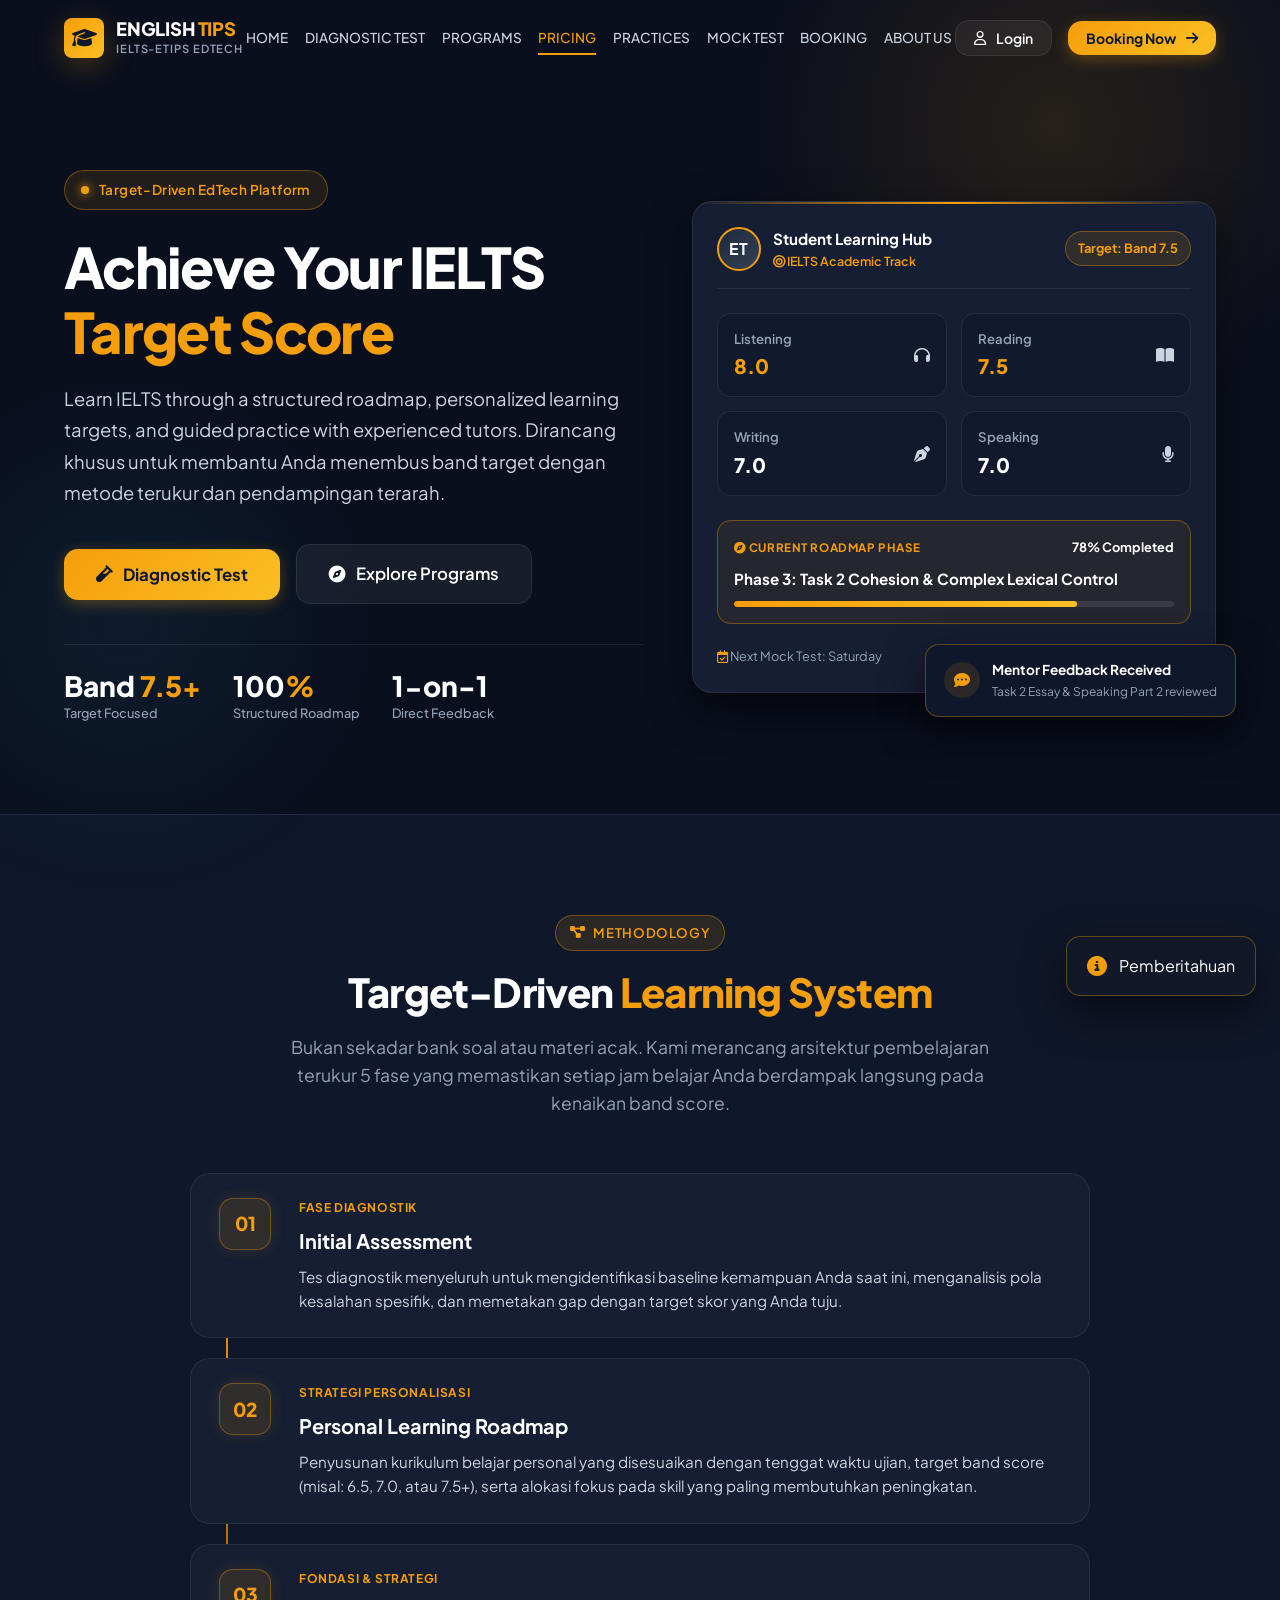
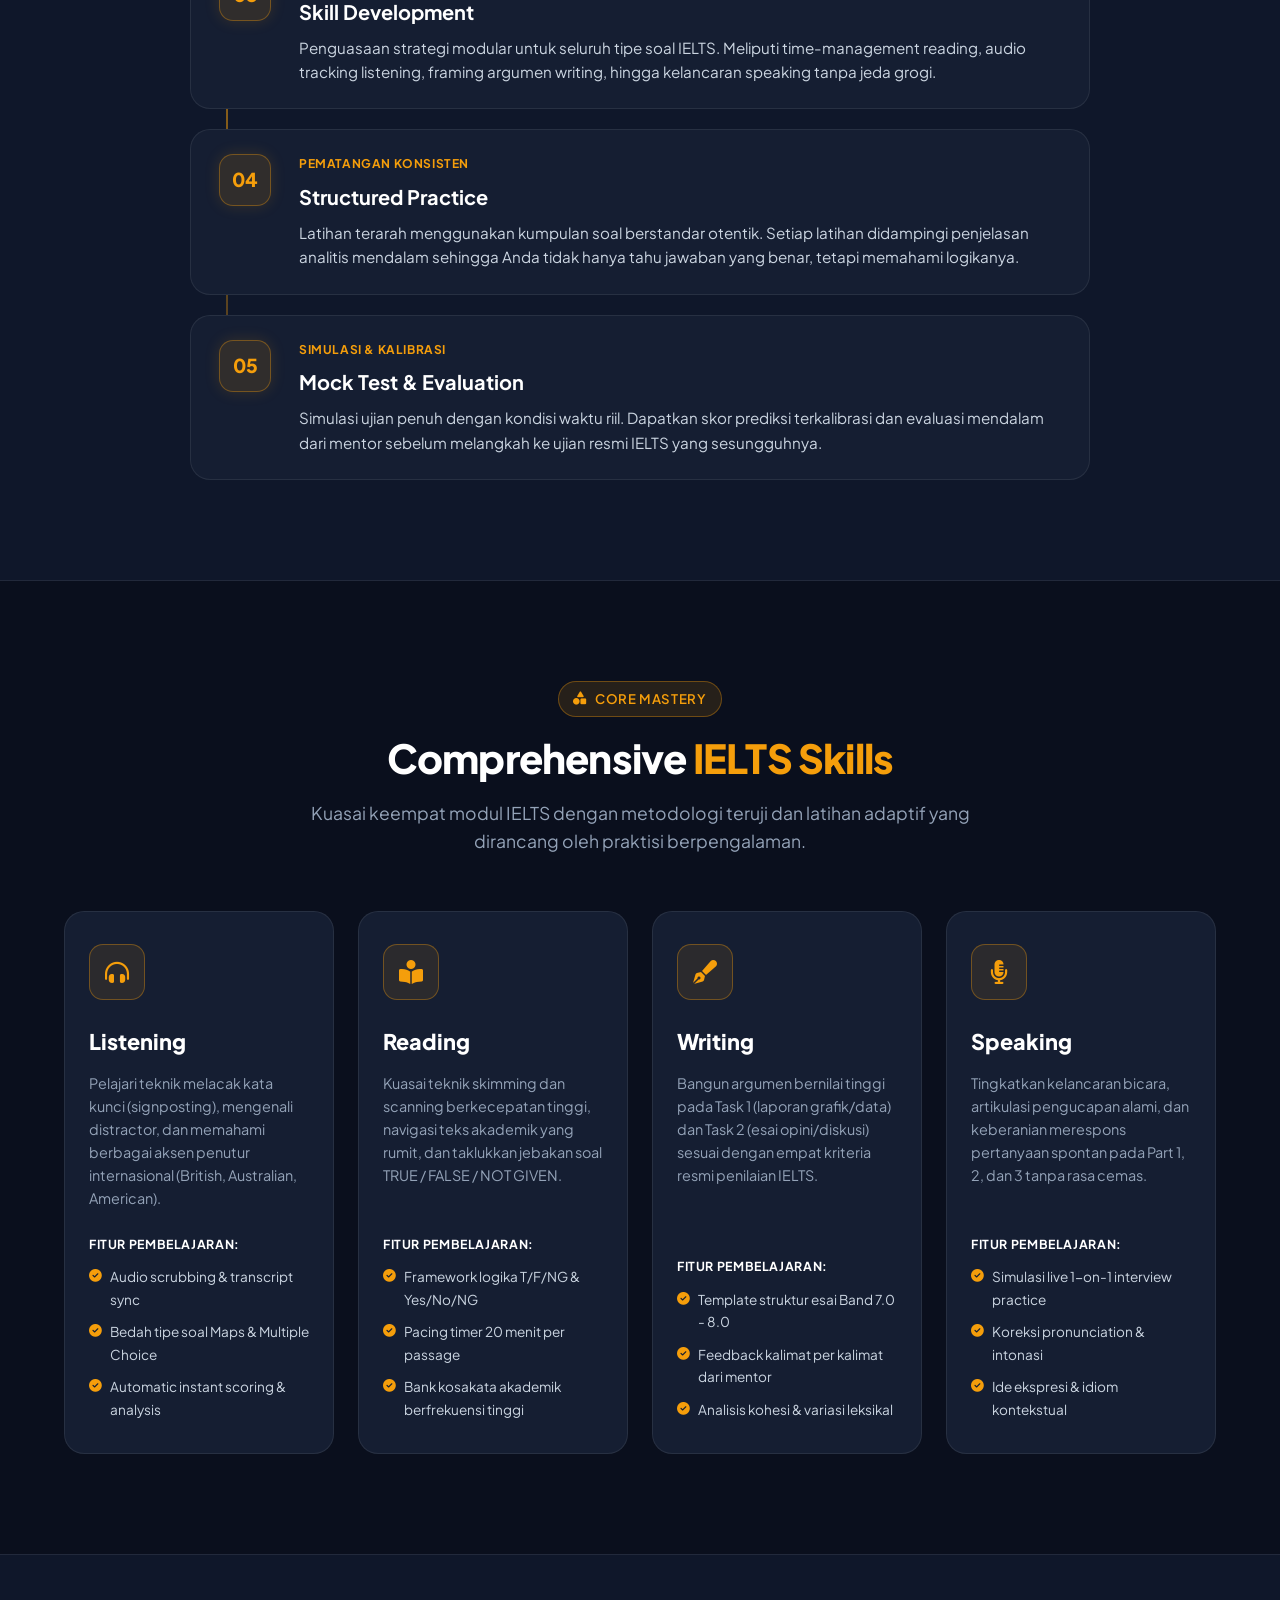
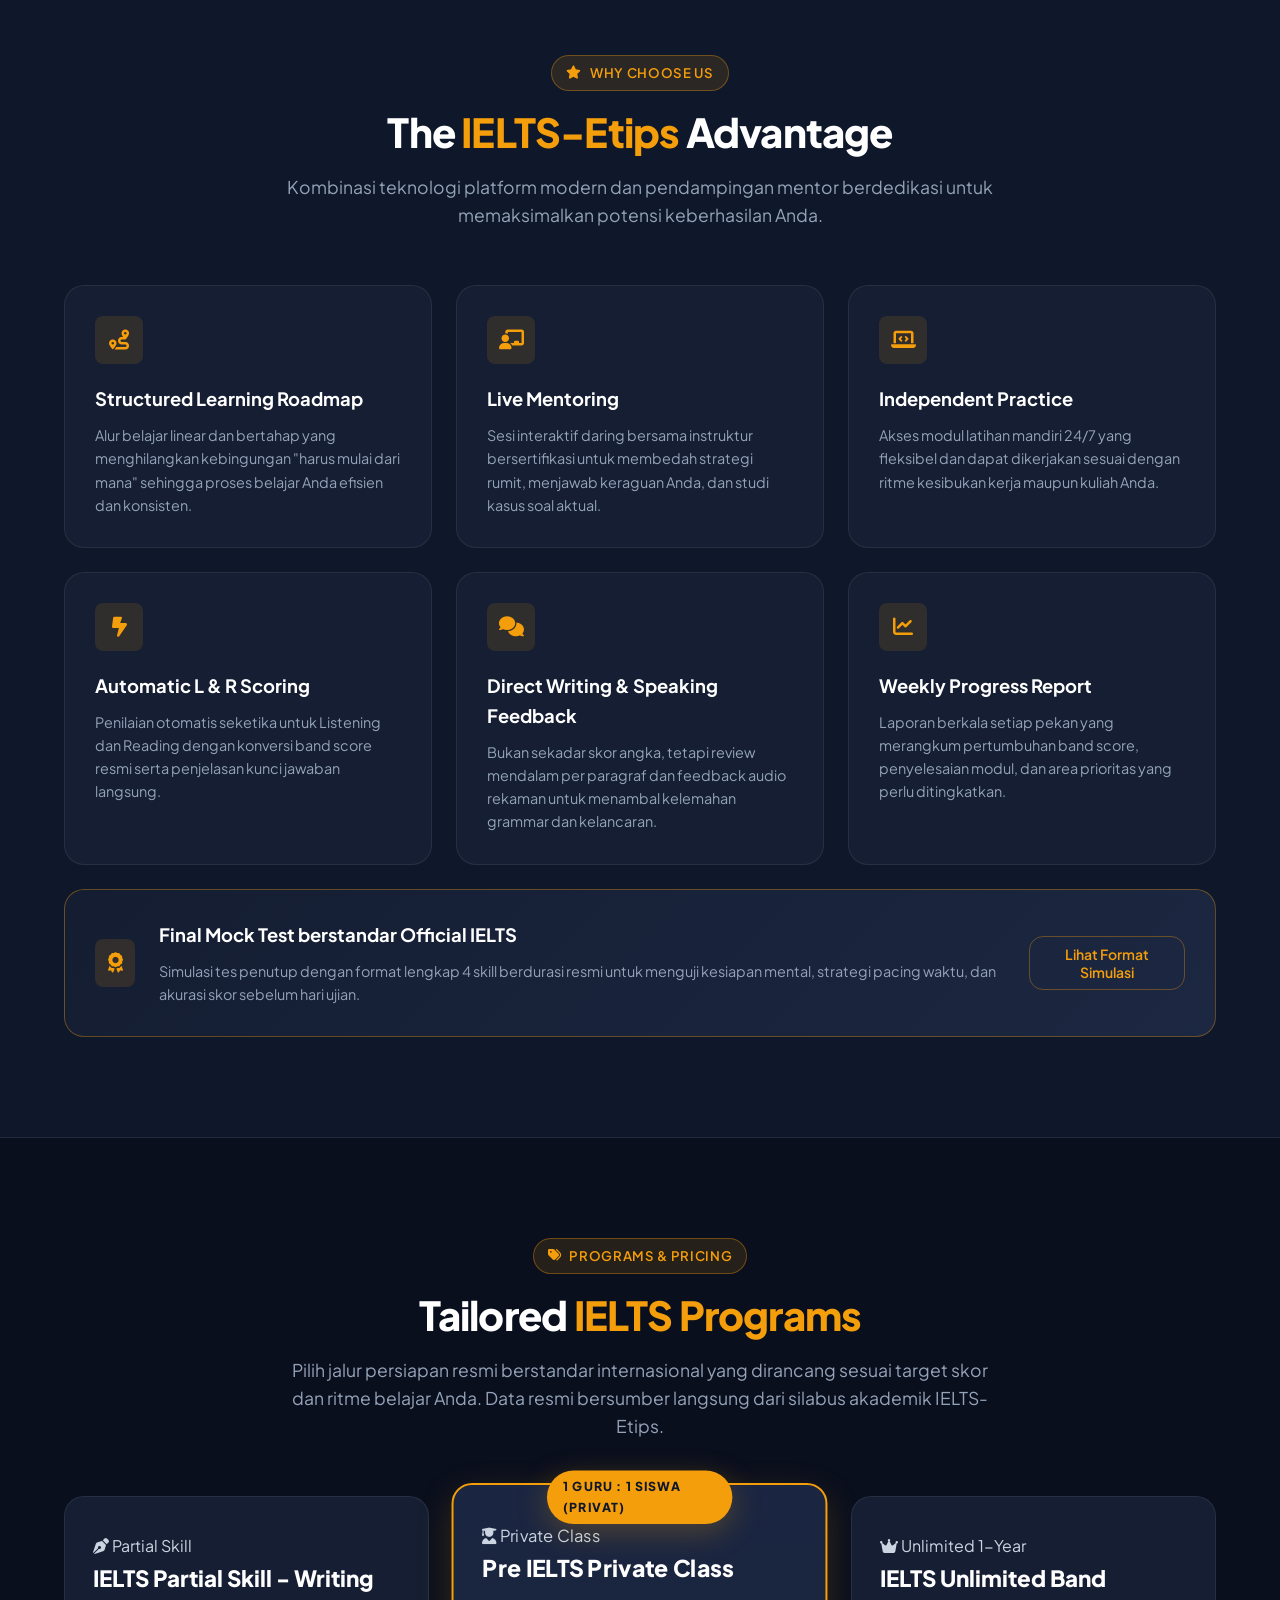
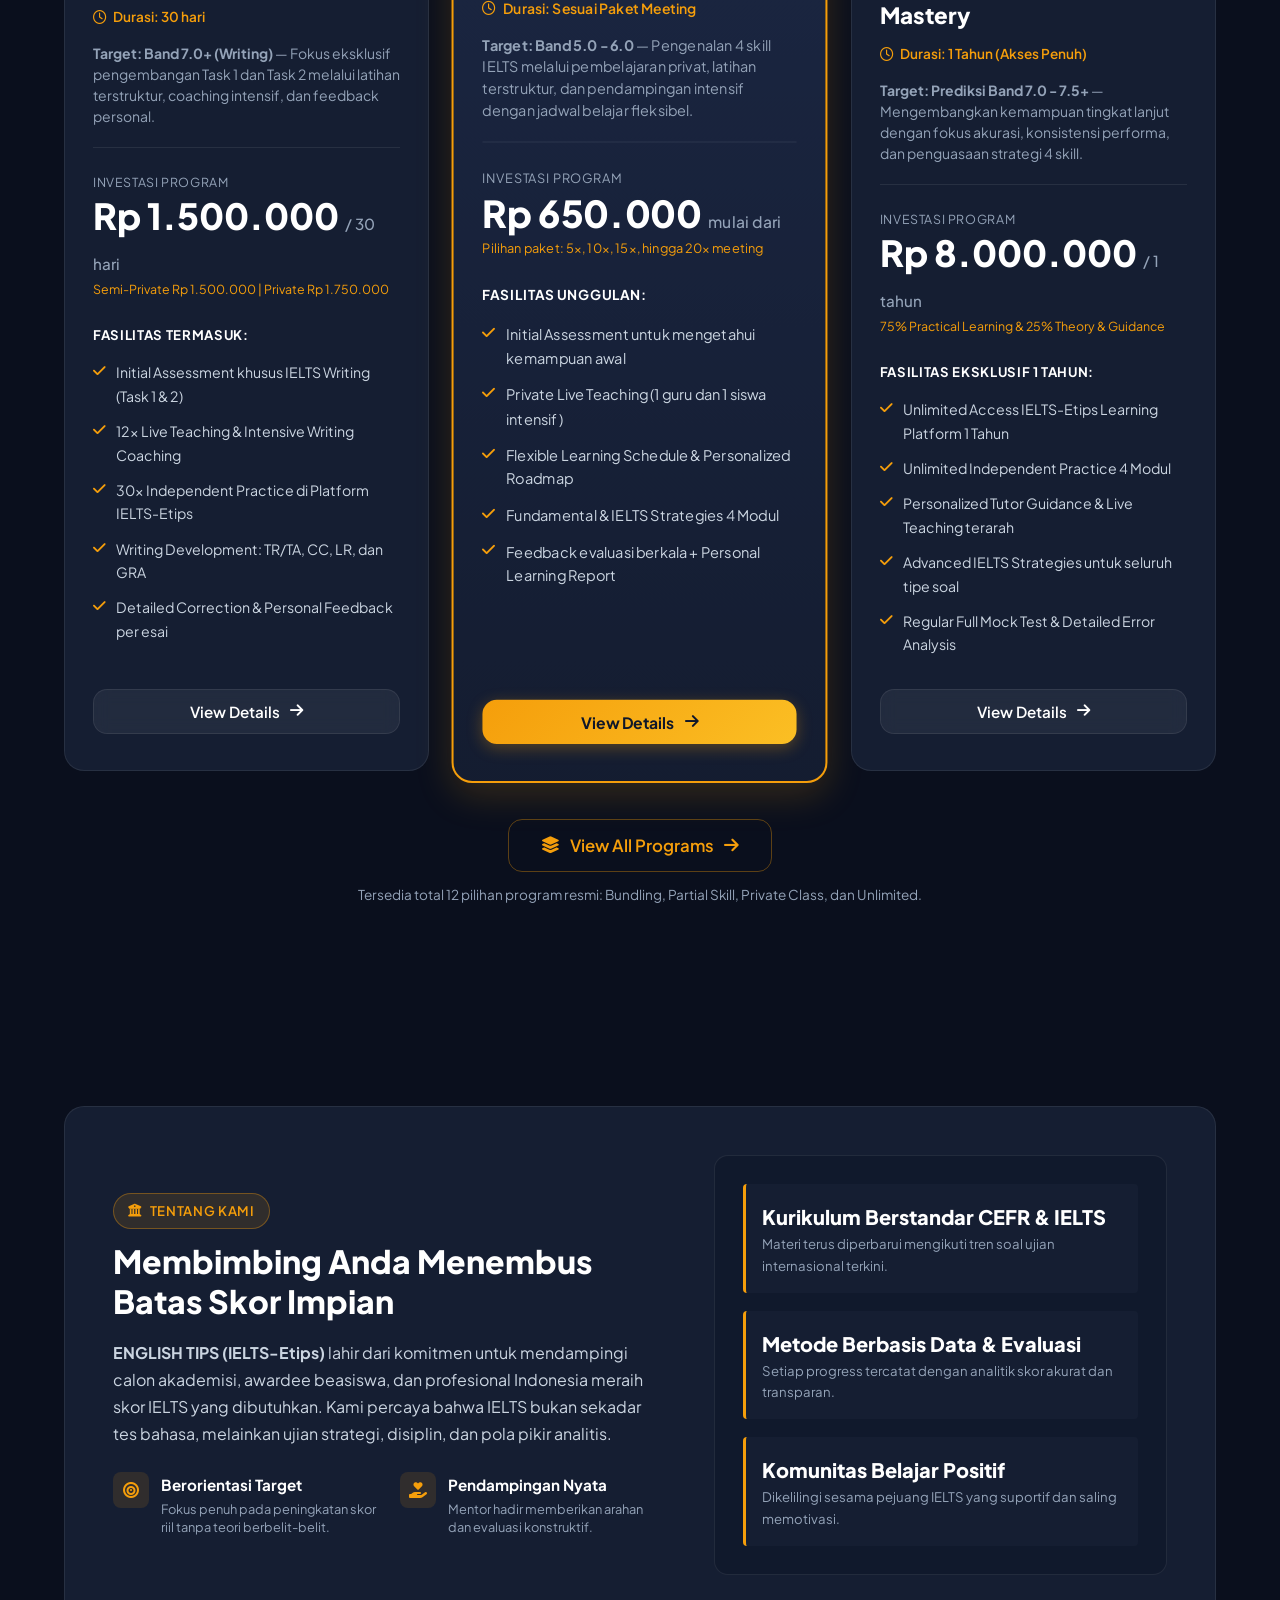
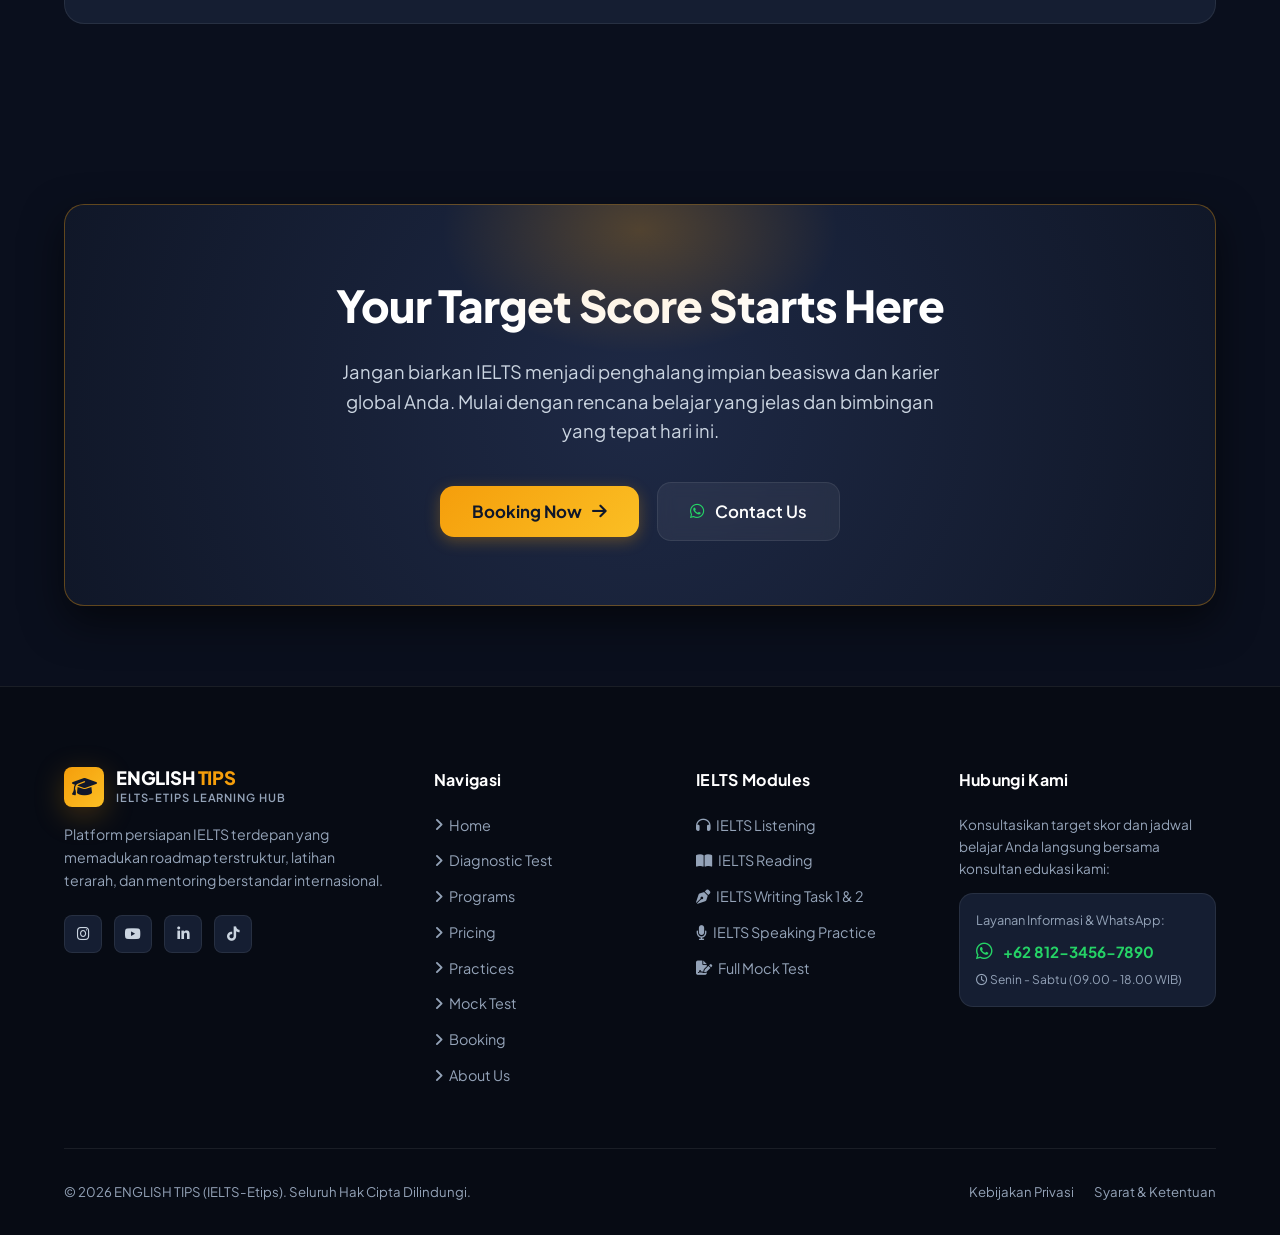
==== index.html @ 4bba599d "Initial backup IELTS-Etips" ====
<!DOCTYPE html>
<html lang="id">
<head>
  <meta charset="UTF-8">
  <meta name="viewport" content="width=device-width, initial-scale=1.0">
  <title>IELTS-Etips | Premium IELTS Preparation Platform</title>
  <meta name="description" content="Platform persiapan IELTS terstruktur dengan roadmap personal, live mentoring, dan latihan berstandar internasional.">

  <!-- Google Fonts: Plus Jakarta Sans -->
  <link rel="preconnect" href="https://fonts.googleapis.com">
  <link rel="preconnect" href="https://fonts.gstatic.com" crossorigin>
  <link href="https://fonts.googleapis.com/css2?family=Plus+Jakarta+Sans:wght@400;500;600;700;800&display=swap" rel="stylesheet">

  <!-- Font Awesome 6 Icons (Free CDN) -->
  <link rel="stylesheet" href="https://cdnjs.cloudflare.com/ajax/libs/font-awesome/6.5.1/css/all.min.css">

  <!-- Main Stylesheet -->
  <link rel="stylesheet" href="css/style.css">
</head>
<body>

  <!-- ==========================================
       1. NAVBAR
       ========================================== -->
  <header class="navbar" id="navbar">
    <div class="container nav-container">
      
      <!-- Brand Logo -->
      <a href="#home" class="brand-logo" aria-label="ENGLISH TIPS IELTS-Etips Home">
        <div class="logo-badge">
          <i class="fa-solid fa-graduation-cap"></i>
        </div>
        <div class="logo-text-wrap">
          <span class="logo-title">ENGLISH <span>TIPS</span></span>
          <span class="logo-subtitle">IELTS-Etips EdTech</span>
        </div>
      </a>

      <!-- Desktop Navigation Menu -->
      <nav class="nav-menu" id="navMenu">
        <a href="#home" class="nav-link active">HOME</a>
        <a href="#diagnostic-test" class="nav-link" id="navDiagnostic">DIAGNOSTIC TEST</a>
        <a href="#programs" class="nav-link">PROGRAMS</a>
        <a href="#pricing" class="nav-link">PRICING</a>
        <a href="practice-library.html" class="nav-link">PRACTICES</a>
        <a href="#mock-test" class="nav-link">MOCK TEST</a>
        <a href="#booking" class="nav-link">BOOKING</a>
        <a href="#about" class="nav-link">ABOUT US</a>

        <!-- Mobile Drawer Action Buttons (Visible only on mobile screen) -->
        <div class="mobile-menu-actions">
          <button class="btn btn-secondary btn-sm open-login-btn">
            <i class="fa-regular fa-user"></i> Login
          </button>
          <button class="btn btn-primary btn-sm open-booking-btn">
            Booking Now <i class="fa-solid fa-arrow-right"></i>
          </button>
        </div>
      </nav>

      <!-- Navbar Desktop Actions -->
      <div class="nav-actions">
        <button class="btn btn-secondary btn-sm open-login-btn">
          <i class="fa-regular fa-user"></i> Login
        </button>
        <button class="btn btn-primary btn-sm open-booking-btn">
          Booking Now <i class="fa-solid fa-arrow-right"></i>
        </button>
      </div>

      <!-- Hamburger Button (Mobile - CSS Native, 100% Offline Resilient) -->
      <button class="hamburger-btn" id="mobileToggle" aria-label="Toggle navigation menu" aria-expanded="false">
        <span class="hamburger-icon">
          <span></span>
          <span></span>
          <span></span>
        </span>
      </button>

    </div>
  </header>

  <main>
    <!-- ==========================================
         2. HERO SECTION
         ========================================== -->
    <section class="hero" id="home">
      <div class="container hero-grid">
        
        <!-- Left: Text Content -->
        <div class="hero-content">
          <div class="hero-badge">
            <span class="badge-dot"></span>
            <span class="hero-badge-text">Target-Driven EdTech Platform</span>
          </div>

          <h1 class="hero-title">
            Achieve Your IELTS <span class="highlight-yellow">Target Score</span>
          </h1>

          <p class="hero-description">
            Learn IELTS through a structured roadmap, personalized learning targets, and guided practice with experienced tutors. Dirancang khusus untuk membantu Anda menembus band target dengan metode terukur dan pendampingan terarah.
          </p>

          <div class="hero-buttons">
            <button class="btn btn-primary btn-lg" id="heroDiagnosticBtn">
              <i class="fa-solid fa-vial"></i> Diagnostic Test
            </button>
            <a href="#programs" class="btn btn-secondary btn-lg" id="heroProgramsBtn">
              <i class="fa-solid fa-compass"></i> Explore Programs
            </a>
          </div>

          <div class="hero-stats">
            <div class="stat-item">
              <div class="stat-number">Band <span>7.5+</span></div>
              <div class="stat-label">Target Focused</div>
            </div>
            <div class="stat-item">
              <div class="stat-number">100<span>%</span></div>
              <div class="stat-label">Structured Roadmap</div>
            </div>
            <div class="stat-item">
              <div class="stat-number">1-on-1</div>
              <div class="stat-label">Direct Feedback</div>
            </div>
          </div>
        </div>

        <!-- Right: Modern EdTech Dashboard Mockup -->
        <div class="hero-visual">
          <div class="dashboard-card-wrap">
            <div class="dashboard-card">
              
              <!-- Dashboard Header -->
              <div class="dashboard-header">
                <div class="student-info">
                  <div class="student-avatar">ET</div>
                  <div class="student-details">
                    <h4>Student Learning Hub</h4>
                    <p><i class="fa-solid fa-bullseye"></i> IELTS Academic Track</p>
                  </div>
                </div>
                <div class="target-badge">
                  Target: Band 7.5
                </div>
              </div>

              <!-- Skills Score Overview -->
              <div class="score-overview">
                <div class="score-box">
                  <div>
                    <div class="score-box-title">Listening</div>
                    <div class="score-box-val target-hit">8.0</div>
                  </div>
                  <i class="fa-solid fa-headphones text-muted"></i>
                </div>
                <div class="score-box">
                  <div>
                    <div class="score-box-title">Reading</div>
                    <div class="score-box-val target-hit">7.5</div>
                  </div>
                  <i class="fa-solid fa-book-open text-muted"></i>
                </div>
                <div class="score-box">
                  <div>
                    <div class="score-box-title">Writing</div>
                    <div class="score-box-val">7.0</div>
                  </div>
                  <i class="fa-solid fa-pen-nib text-muted"></i>
                </div>
                <div class="score-box">
                  <div>
                    <div class="score-box-title">Speaking</div>
                    <div class="score-box-val">7.0</div>
                  </div>
                  <i class="fa-solid fa-microphone text-muted"></i>
                </div>
              </div>

              <!-- Active Task Roadmap Card -->
              <div class="current-task-card">
                <div class="task-top">
                  <span class="task-tag"><i class="fa-solid fa-compass"></i> Current Roadmap Phase</span>
                  <span class="task-progress-pct">78% Completed</span>
                </div>
                <div class="task-name">Phase 3: Task 2 Cohesion & Complex Lexical Control</div>
                <div class="progress-bar-bg">
                  <div class="progress-bar-fill" style="width: 78%;"></div>
                </div>
              </div>

              <!-- Diagnostic Evaluation Info -->
              <div style="display: flex; justify-content: space-between; align-items: center; font-size: 0.8rem; color: var(--text-muted); padding-top: 4px;">
                <span><i class="fa-regular fa-calendar-check" style="color: var(--accent-primary);"></i> Next Mock Test: Saturday</span>
                <span style="color: var(--accent-primary); font-weight: 600;"><i class="fa-solid fa-arrow-trend-up"></i> +0.5 Band Up</span>
              </div>

            </div>

            <!-- Floating Feedback Badge -->
            <div class="floating-feedback-card">
              <div class="feedback-icon">
                <i class="fa-solid fa-comment-dots"></i>
              </div>
              <div class="feedback-text">
                <h5>Mentor Feedback Received</h5>
                <p>Task 2 Essay & Speaking Part 2 reviewed</p>
              </div>
            </div>

          </div>
        </div>

      </div>
    </section>

    <!-- Anchor for Diagnostic Test navigation -->
    <div id="diagnostic-test"></div>

    <!-- ==========================================
         3. LEARNING SYSTEM SECTION
         ========================================== -->
    <section class="section learning-system" id="learning-system">
      <div class="container">
        
        <div class="section-header">
          <div class="section-tag">
            <i class="fa-solid fa-diagram-project"></i> Methodology
          </div>
          <h2 class="section-title">
            Target-Driven <span class="highlight-yellow">Learning System</span>
          </h2>
          <p class="section-subtitle">
            Bukan sekadar bank soal atau materi acak. Kami merancang arsitektur pembelajaran terukur 5 fase yang memastikan setiap jam belajar Anda berdampak langsung pada kenaikan band score.
          </p>
        </div>

        <div class="roadmap-timeline">
          
          <!-- Step 1 -->
          <div class="roadmap-step">
            <div class="step-indicator">01</div>
            <div class="step-content">
              <div class="step-badge">Fase Diagnostik</div>
              <h3 class="step-title">Initial Assessment</h3>
              <p class="step-desc">
                Tes diagnostik menyeluruh untuk mengidentifikasi baseline kemampuan Anda saat ini, menganalisis pola kesalahan spesifik, dan memetakan gap dengan target skor yang Anda tuju.
              </p>
            </div>
          </div>

          <!-- Step 2 -->
          <div class="roadmap-step">
            <div class="step-indicator">02</div>
            <div class="step-content">
              <div class="step-badge">Strategi Personalisasi</div>
              <h3 class="step-title">Personal Learning Roadmap</h3>
              <p class="step-desc">
                Penyusunan kurikulum belajar personal yang disesuaikan dengan tenggat waktu ujian, target band score (misal: 6.5, 7.0, atau 7.5+), serta alokasi fokus pada skill yang paling membutuhkan peningkatan.
              </p>
            </div>
          </div>

          <!-- Step 3 -->
          <div class="roadmap-step">
            <div class="step-indicator">03</div>
            <div class="step-content">
              <div class="step-badge">Fondasi & Strategi</div>
              <h3 class="step-title">Skill Development</h3>
              <p class="step-desc">
                Penguasaan strategi modular untuk seluruh tipe soal IELTS. Meliputi time-management reading, audio tracking listening, framing argumen writing, hingga kelancaran speaking tanpa jeda grogi.
              </p>
            </div>
          </div>

          <!-- Step 4 -->
          <div class="roadmap-step">
            <div class="step-indicator">04</div>
            <div class="step-content">
              <div class="step-badge">Pematangan Konsisten</div>
              <h3 class="step-title">Structured Practice</h3>
              <p class="step-desc">
                Latihan terarah menggunakan kumpulan soal berstandar otentik. Setiap latihan didampingi penjelasan analitis mendalam sehingga Anda tidak hanya tahu jawaban yang benar, tetapi memahami logikanya.
              </p>
            </div>
          </div>

          <!-- Step 5 -->
          <div class="roadmap-step">
            <div class="step-indicator">05</div>
            <div class="step-content">
              <div class="step-badge">Simulasi & Kalibrasi</div>
              <h3 class="step-title">Mock Test & Evaluation</h3>
              <p class="step-desc">
                Simulasi ujian penuh dengan kondisi waktu riil. Dapatkan skor prediksi terkalibrasi dan evaluasi mendalam dari mentor sebelum melangkah ke ujian resmi IELTS yang sesungguhnya.
              </p>
            </div>
          </div>

        </div>

      </div>
    </section>

    <!-- Anchor for Practices navigation -->
    <div id="practices"></div>

    <!-- ==========================================
         4. IELTS SKILLS SECTION
         ========================================== -->
    <section class="section" id="skills">
      <div class="container">
        
        <div class="section-header">
          <div class="section-tag">
            <i class="fa-solid fa-shapes"></i> Core Mastery
          </div>
          <h2 class="section-title">
            Comprehensive <span class="highlight-yellow">IELTS Skills</span>
          </h2>
          <p class="section-subtitle">
            Kuasai keempat modul IELTS dengan metodologi teruji dan latihan adaptif yang dirancang oleh praktisi berpengalaman.
          </p>
        </div>

        <div class="skills-grid">
          
          <!-- Skill: Listening -->
          <div class="skill-card">
            <div class="skill-icon-wrap">
              <i class="fa-solid fa-headphones-simple"></i>
            </div>
            <h3 class="skill-name">Listening</h3>
            <p class="skill-desc">
              Pelajari teknik melacak kata kunci (signposting), mengenali distractor, dan memahami berbagai aksen penutur internasional (British, Australian, American).
            </p>
            <div class="skill-features-title">Fitur Pembelajaran:</div>
            <div class="skill-features-list">
              <div class="skill-feature-item">
                <i class="fa-solid fa-circle-check"></i>
                <span>Audio scrubbing & transcript sync</span>
              </div>
              <div class="skill-feature-item">
                <i class="fa-solid fa-circle-check"></i>
                <span>Bedah tipe soal Maps & Multiple Choice</span>
              </div>
              <div class="skill-feature-item">
                <i class="fa-solid fa-circle-check"></i>
                <span>Automatic instant scoring & analysis</span>
              </div>
            </div>
          </div>

          <!-- Skill: Reading -->
          <div class="skill-card">
            <div class="skill-icon-wrap">
              <i class="fa-solid fa-book-open-reader"></i>
            </div>
            <h3 class="skill-name">Reading</h3>
            <p class="skill-desc">
              Kuasai teknik skimming dan scanning berkecepatan tinggi, navigasi teks akademik yang rumit, dan taklukkan jebakan soal TRUE / FALSE / NOT GIVEN.
            </p>
            <div class="skill-features-title">Fitur Pembelajaran:</div>
            <div class="skill-features-list">
              <div class="skill-feature-item">
                <i class="fa-solid fa-circle-check"></i>
                <span>Framework logika T/F/NG & Yes/No/NG</span>
              </div>
              <div class="skill-feature-item">
                <i class="fa-solid fa-circle-check"></i>
                <span>Pacing timer 20 menit per passage</span>
              </div>
              <div class="skill-feature-item">
                <i class="fa-solid fa-circle-check"></i>
                <span>Bank kosakata akademik berfrekuensi tinggi</span>
              </div>
            </div>
          </div>

          <!-- Skill: Writing -->
          <div class="skill-card">
            <div class="skill-icon-wrap">
              <i class="fa-solid fa-pen-fancy"></i>
            </div>
            <h3 class="skill-name">Writing</h3>
            <p class="skill-desc">
              Bangun argumen bernilai tinggi pada Task 1 (laporan grafik/data) dan Task 2 (esai opini/diskusi) sesuai dengan empat kriteria resmi penilaian IELTS.
            </p>
            <div class="skill-features-title">Fitur Pembelajaran:</div>
            <div class="skill-features-list">
              <div class="skill-feature-item">
                <i class="fa-solid fa-circle-check"></i>
                <span>Template struktur esai Band 7.0 - 8.0</span>
              </div>
              <div class="skill-feature-item">
                <i class="fa-solid fa-circle-check"></i>
                <span>Feedback kalimat per kalimat dari mentor</span>
              </div>
              <div class="skill-feature-item">
                <i class="fa-solid fa-circle-check"></i>
                <span>Analisis kohesi & variasi leksikal</span>
              </div>
            </div>
          </div>

          <!-- Skill: Speaking -->
          <div class="skill-card">
            <div class="skill-icon-wrap">
              <i class="fa-solid fa-microphone-lines"></i>
            </div>
            <h3 class="skill-name">Speaking</h3>
            <p class="skill-desc">
              Tingkatkan kelancaran bicara, artikulasi pengucapan alami, dan keberanian merespons pertanyaan spontan pada Part 1, 2, dan 3 tanpa rasa cemas.
            </p>
            <div class="skill-features-title">Fitur Pembelajaran:</div>
            <div class="skill-features-list">
              <div class="skill-feature-item">
                <i class="fa-solid fa-circle-check"></i>
                <span>Simulasi live 1-on-1 interview practice</span>
              </div>
              <div class="skill-feature-item">
                <i class="fa-solid fa-circle-check"></i>
                <span>Koreksi pronunciation & intonasi</span>
              </div>
              <div class="skill-feature-item">
                <i class="fa-solid fa-circle-check"></i>
                <span>Ide ekspresi & idiom kontekstual</span>
              </div>
            </div>
          </div>

        </div>

      </div>
    </section>

    <!-- ==========================================
         5. WHY IELTS-ETIPS SECTION
         ========================================== -->
    <section class="section why-etips" id="why-us">
      <div class="container">
        
        <div class="section-header">
          <div class="section-tag">
            <i class="fa-solid fa-star"></i> Why Choose Us
          </div>
          <h2 class="section-title">
            The <span class="highlight-yellow">IELTS-Etips</span> Advantage
          </h2>
          <p class="section-subtitle">
            Kombinasi teknologi platform modern dan pendampingan mentor berdedikasi untuk memaksimalkan potensi keberhasilan Anda.
          </p>
        </div>

        <div class="why-grid">
          
          <!-- Feature 1 -->
          <div class="why-card">
            <div class="why-card-icon">
              <i class="fa-solid fa-route"></i>
            </div>
            <h3 class="why-card-title">Structured Learning Roadmap</h3>
            <p class="why-card-desc">
              Alur belajar linear dan bertahap yang menghilangkan kebingungan "harus mulai dari mana" sehingga proses belajar Anda efisien dan konsisten.
            </p>
          </div>

          <!-- Feature 2 -->
          <div class="why-card">
            <div class="why-card-icon">
              <i class="fa-solid fa-chalkboard-user"></i>
            </div>
            <h3 class="why-card-title">Live Mentoring</h3>
            <p class="why-card-desc">
              Sesi interaktif daring bersama instruktur bersertifikasi untuk membedah strategi rumit, menjawab keraguan Anda, dan studi kasus soal aktual.
            </p>
          </div>

          <!-- Feature 3 -->
          <div class="why-card">
            <div class="why-card-icon">
              <i class="fa-solid fa-laptop-code"></i>
            </div>
            <h3 class="why-card-title">Independent Practice</h3>
            <p class="why-card-desc">
              Akses modul latihan mandiri 24/7 yang fleksibel dan dapat dikerjakan sesuai dengan ritme kesibukan kerja maupun kuliah Anda.
            </p>
          </div>

          <!-- Feature 4 -->
          <div class="why-card">
            <div class="why-card-icon">
              <i class="fa-solid fa-bolt-lightning"></i>
            </div>
            <h3 class="why-card-title">Automatic L & R Scoring</h3>
            <p class="why-card-desc">
              Penilaian otomatis seketika untuk Listening dan Reading dengan konversi band score resmi serta penjelasan kunci jawaban langsung.
            </p>
          </div>

          <!-- Feature 5 -->
          <div class="why-card">
            <div class="why-card-icon">
              <i class="fa-solid fa-comments"></i>
            </div>
            <h3 class="why-card-title">Direct Writing & Speaking Feedback</h3>
            <p class="why-card-desc">
              Bukan sekadar skor angka, tetapi review mendalam per paragraf dan feedback audio rekaman untuk menambal kelemahan grammar dan kelancaran.
            </p>
          </div>

          <!-- Feature 6 -->
          <div class="why-card">
            <div class="why-card-icon">
              <i class="fa-solid fa-chart-line"></i>
            </div>
            <h3 class="why-card-title">Weekly Progress Report</h3>
            <p class="why-card-desc">
              Laporan berkala setiap pekan yang merangkum pertumbuhan band score, penyelesaian modul, dan area prioritas yang perlu ditingkatkan.
            </p>
          </div>

          <!-- Feature 7 (Highlight Card / Mock Test Anchor) -->
          <div class="why-card highlight-card" id="mock-test">
            <div class="highlight-content">
              <div class="why-card-icon" style="margin-bottom: 0;">
                <i class="fa-solid fa-award"></i>
              </div>
              <div>
                <h3 class="why-card-title">Final Mock Test berstandar Official IELTS</h3>
                <p class="why-card-desc">
                  Simulasi tes penutup dengan format lengkap 4 skill berdurasi resmi untuk menguji kesiapan mental, strategi pacing waktu, dan akurasi skor sebelum hari ujian.
                </p>
              </div>
            </div>
            <button class="btn btn-outline-gold btn-sm open-details-btn" data-program="Standar Simulasi Mock Test">
              Lihat Format Simulasi
            </button>
          </div>

        </div>

      </div>
    </section>

    <!-- ==========================================
         6. PROGRAMS & PRICING SECTION
         ========================================== -->
    <section class="section" id="programs">
      <!-- Anchor for Pricing navigation -->
      <div id="pricing"></div>
      
      <div class="container">
        
        <div class="section-header">
          <div class="section-tag">
            <i class="fa-solid fa-tags"></i> Programs & Pricing
          </div>
          <h2 class="section-title">
            Tailored <span class="highlight-yellow">IELTS Programs</span>
          </h2>
          <p class="section-subtitle">
            Pilih jalur persiapan resmi berstandar internasional yang dirancang sesuai target skor dan ritme belajar Anda. Data resmi bersumber langsung dari silabus akademik IELTS-Etips.
          </p>
        </div>

        <div class="pricing-grid">
          
          <!-- Program Card 1: IELTS Partial Skill - Writing (Program 05) -->
          <div class="program-card">
            <div class="program-header">
              <span class="badge-category"><i class="fa-solid fa-pen-nib"></i> Partial Skill</span>
              <h3 class="program-name">IELTS Partial Skill - Writing</h3>
              <div class="program-duration">
                <i class="fa-regular fa-clock"></i> Durasi: 30 hari
              </div>
              <p class="program-target">
                <strong>Target: Band 7.0+ (Writing)</strong> — Fokus eksklusif pengembangan Task 1 dan Task 2 melalui latihan terstruktur, coaching intensif, dan feedback personal.
              </p>
            </div>

            <div class="program-price-wrap">
              <div class="price-label">Investasi Program</div>
              <div class="price-amount">Rp 1.500.000 <span>/ 30 hari</span></div>
              <div class="price-note">Semi-Private Rp 1.500.000 | Private Rp 1.750.000</div>
            </div>

            <div class="program-features">
              <div class="features-title">Fasilitas Termasuk:</div>
              <div class="features-list">
                <div class="feature-item">
                  <i class="fa-solid fa-check"></i>
                  <span>Initial Assessment khusus IELTS Writing (Task 1 & 2)</span>
                </div>
                <div class="feature-item">
                  <i class="fa-solid fa-check"></i>
                  <span>12x Live Teaching & Intensive Writing Coaching</span>
                </div>
                <div class="feature-item">
                  <i class="fa-solid fa-check"></i>
                  <span>30x Independent Practice di Platform IELTS-Etips</span>
                </div>
                <div class="feature-item">
                  <i class="fa-solid fa-check"></i>
                  <span>Writing Development: TR/TA, CC, LR, dan GRA</span>
                </div>
                <div class="feature-item">
                  <i class="fa-solid fa-check"></i>
                  <span>Detailed Correction & Personal Feedback per esai</span>
                </div>
              </div>
            </div>

            <button class="btn btn-secondary open-details-btn" data-program-id="05-partial-writing">
              View Details <i class="fa-solid fa-arrow-right"></i>
            </button>
          </div>

          <!-- Program Card 2: Pre IELTS Private Class (Program 07 - Featured) -->
          <div class="program-card featured">
            <div class="popular-badge">1 Guru : 1 Siswa (Privat)</div>

            <div class="program-header">
              <span class="badge-category"><i class="fa-solid fa-user-graduate"></i> Private Class</span>
              <h3 class="program-name">Pre IELTS Private Class</h3>
              <div class="program-duration">
                <i class="fa-regular fa-clock"></i> Durasi: Sesuai Paket Meeting
              </div>
              <p class="program-target">
                <strong>Target: Band 5.0 - 6.0</strong> — Pengenalan 4 skill IELTS melalui pembelajaran privat, latihan terstruktur, dan pendampingan intensif dengan jadwal belajar fleksibel.
              </p>
            </div>

            <div class="program-price-wrap">
              <div class="price-label">Investasi Program</div>
              <div class="price-amount">Rp 650.000 <span>mulai dari</span></div>
              <div class="price-note">Pilihan paket: 5x, 10x, 15x, hingga 20x meeting</div>
            </div>

            <div class="program-features">
              <div class="features-title">Fasilitas Unggulan:</div>
              <div class="features-list">
                <div class="feature-item">
                  <i class="fa-solid fa-check"></i>
                  <span>Initial Assessment untuk mengetahui kemampuan awal</span>
                </div>
                <div class="feature-item">
                  <i class="fa-solid fa-check"></i>
                  <span>Private Live Teaching (1 guru dan 1 siswa intensif)</span>
                </div>
                <div class="feature-item">
                  <i class="fa-solid fa-check"></i>
                  <span>Flexible Learning Schedule & Personalized Roadmap</span>
                </div>
                <div class="feature-item">
                  <i class="fa-solid fa-check"></i>
                  <span>Fundamental & IELTS Strategies 4 Modul</span>
                </div>
                <div class="feature-item">
                  <i class="fa-solid fa-check"></i>
                  <span>Feedback evaluasi berkala + Personal Learning Report</span>
                </div>
              </div>
            </div>

            <button class="btn btn-primary open-details-btn" data-program-id="07-pre-ielts-private">
              View Details <i class="fa-solid fa-arrow-right"></i>
            </button>
          </div>

          <!-- Program Card 3: IELTS Unlimited Band Mastery (Program 12) -->
          <div class="program-card">
            <div class="program-header">
              <span class="badge-category"><i class="fa-solid fa-crown"></i> Unlimited 1-Year</span>
              <h3 class="program-name">IELTS Unlimited Band Mastery</h3>
              <div class="program-duration">
                <i class="fa-regular fa-clock"></i> Durasi: 1 Tahun (Akses Penuh)
              </div>
              <p class="program-target">
                <strong>Target: Prediksi Band 7.0 - 7.5+</strong> — Mengembangkan kemampuan tingkat lanjut dengan fokus akurasi, konsistensi performa, dan penguasaan strategi 4 skill.
              </p>
            </div>

            <div class="program-price-wrap">
              <div class="price-label">Investasi Program</div>
              <div class="price-amount">Rp 8.000.000 <span>/ 1 tahun</span></div>
              <div class="price-note">75% Practical Learning & 25% Theory & Guidance</div>
            </div>

            <div class="program-features">
              <div class="features-title">Fasilitas Eksklusif 1 Tahun:</div>
              <div class="features-list">
                <div class="feature-item">
                  <i class="fa-solid fa-check"></i>
                  <span>Unlimited Access IELTS-Etips Learning Platform 1 Tahun</span>
                </div>
                <div class="feature-item">
                  <i class="fa-solid fa-check"></i>
                  <span>Unlimited Independent Practice 4 Modul</span>
                </div>
                <div class="feature-item">
                  <i class="fa-solid fa-check"></i>
                  <span>Personalized Tutor Guidance & Live Teaching terarah</span>
                </div>
                <div class="feature-item">
                  <i class="fa-solid fa-check"></i>
                  <span>Advanced IELTS Strategies untuk seluruh tipe soal</span>
                </div>
                <div class="feature-item">
                  <i class="fa-solid fa-check"></i>
                  <span>Regular Full Mock Test & Detailed Error Analysis</span>
                </div>
              </div>
            </div>

            <button class="btn btn-secondary open-details-btn" data-program-id="12-unlimited-band-mastery">
              View Details <i class="fa-solid fa-arrow-right"></i>
            </button>
          </div>

        </div>

        <!-- Tombol View All Programs -->
        <div class="programs-all-action">
          <button class="btn btn-outline-gold btn-lg" id="viewAllProgramsBtn">
            <i class="fa-solid fa-layer-group"></i> View All Programs <i class="fa-solid fa-arrow-right"></i>
          </button>
          <p class="programs-all-note">
            Tersedia total 12 pilihan program resmi: Bundling, Partial Skill, Private Class, dan Unlimited.
          </p>
        </div>

      </div>
    </section>

    <!-- ==========================================
         ABOUT US SECTION
         ========================================== -->
    <section class="section about-section" id="about">
      <div class="container">
        
        <div class="about-card">
          <div class="about-content">
            <div class="section-tag" style="margin-bottom: 12px;">
              <i class="fa-solid fa-building-columns"></i> Tentang Kami
            </div>
            <h3>Membimbing Anda Menembus Batas Skor Impian</h3>
            <p>
              <strong>ENGLISH TIPS (IELTS-Etips)</strong> lahir dari komitmen untuk mendampingi calon akademisi, awardee beasiswa, dan profesional Indonesia meraih skor IELTS yang dibutuhkan. Kami percaya bahwa IELTS bukan sekadar tes bahasa, melainkan ujian strategi, disiplin, dan pola pikir analitis.
            </p>
            <div class="about-values">
              <div class="value-item">
                <div class="value-icon">
                  <i class="fa-solid fa-bullseye"></i>
                </div>
                <div>
                  <h5>Berorientasi Target</h5>
                  <p>Fokus penuh pada peningkatan skor riil tanpa teori berbelit-belit.</p>
                </div>
              </div>
              <div class="value-item">
                <div class="value-icon">
                  <i class="fa-solid fa-hand-holding-heart"></i>
                </div>
                <div>
                  <h5>Pendampingan Nyata</h5>
                  <p>Mentor hadir memberikan arahan dan evaluasi konstruktif.</p>
                </div>
              </div>
            </div>
          </div>

          <div class="about-graphic">
            <div class="graphic-stat-box">
              <h4>Kurikulum Berstandar CEFR & IELTS</h4>
              <p>Materi terus diperbarui mengikuti tren soal ujian internasional terkini.</p>
            </div>
            <div class="graphic-stat-box">
              <h4>Metode Berbasis Data & Evaluasi</h4>
              <p>Setiap progress tercatat dengan analitik skor akurat dan transparan.</p>
            </div>
            <div class="graphic-stat-box">
              <h4>Komunitas Belajar Positif</h4>
              <p>Dikelilingi sesama pejuang IELTS yang suportif dan saling memotivasi.</p>
            </div>
          </div>
        </div>

      </div>
    </section>

    <!-- ==========================================
         7. FINAL CALL TO ACTION (CTA)
         ========================================== -->
    <section class="final-cta" id="booking">
      <div class="container">
        <div class="cta-box">
          <h2 class="cta-title">Your Target Score Starts Here</h2>
          <p class="cta-description">
            Jangan biarkan IELTS menjadi penghalang impian beasiswa dan karier global Anda. Mulai dengan rencana belajar yang jelas dan bimbingan yang tepat hari ini.
          </p>
          <div class="cta-buttons">
            <button class="btn btn-primary btn-lg open-booking-btn">
              Booking Now <i class="fa-solid fa-arrow-right"></i>
            </button>
            <a href="https://wa.me/6281234567890?text=Halo%20Admin%20English%20Tips,%20saya%20tertarik%20konsultasi%20program%20IELTS" target="_blank" rel="noopener noreferrer" class="btn btn-secondary btn-lg">
              <i class="fa-brands fa-whatsapp" style="color: #25D366;"></i> Contact Us
            </a>
          </div>
        </div>
      </div>
    </section>
  </main>

  <!-- ==========================================
       8. FOOTER
       ========================================== -->
  <footer class="footer">
    <div class="container">
      
      <div class="footer-grid">
        
        <!-- Brand Column -->
        <div class="footer-brand">
          <a href="#home" class="brand-logo">
            <div class="logo-badge">
              <i class="fa-solid fa-graduation-cap"></i>
            </div>
            <div class="logo-text-wrap">
              <span class="logo-title">ENGLISH <span>TIPS</span></span>
              <span class="logo-subtitle">IELTS-Etips Learning Hub</span>
            </div>
          </a>
          <p>
            Platform persiapan IELTS terdepan yang memadukan roadmap terstruktur, latihan terarah, dan mentoring berstandar internasional.
          </p>
          <div class="footer-socials">
            <a href="#" class="social-link" aria-label="Instagram"><i class="fa-brands fa-instagram"></i></a>
            <a href="#" class="social-link" aria-label="YouTube"><i class="fa-brands fa-youtube"></i></a>
            <a href="#" class="social-link" aria-label="LinkedIn"><i class="fa-brands fa-linkedin-in"></i></a>
            <a href="#" class="social-link" aria-label="TikTok"><i class="fa-brands fa-tiktok"></i></a>
          </div>
        </div>

        <!-- Quick Links -->
        <div class="footer-column">
          <h4>Navigasi</h4>
          <div class="footer-links">
            <a href="#home"><i class="fa-solid fa-angle-right"></i> Home</a>
            <a href="#diagnostic-test"><i class="fa-solid fa-angle-right"></i> Diagnostic Test</a>
            <a href="#programs"><i class="fa-solid fa-angle-right"></i> Programs</a>
            <a href="#pricing"><i class="fa-solid fa-angle-right"></i> Pricing</a>
            <a href="practice-library.html"><i class="fa-solid fa-angle-right"></i> Practices</a>
            <a href="#mock-test"><i class="fa-solid fa-angle-right"></i> Mock Test</a>
            <a href="#booking"><i class="fa-solid fa-angle-right"></i> Booking</a>
            <a href="#about"><i class="fa-solid fa-angle-right"></i> About Us</a>
          </div>
        </div>

        <!-- Skills Column -->
        <div class="footer-column">
          <h4>IELTS Modules</h4>
          <div class="footer-links">
            <a href="#skills"><i class="fa-solid fa-headphones"></i> IELTS Listening</a>
            <a href="#skills"><i class="fa-solid fa-book-open"></i> IELTS Reading</a>
            <a href="#skills"><i class="fa-solid fa-pen-nib"></i> IELTS Writing Task 1 & 2</a>
            <a href="#skills"><i class="fa-solid fa-microphone"></i> IELTS Speaking Practice</a>
            <a href="#why-us"><i class="fa-solid fa-file-signature"></i> Full Mock Test</a>
          </div>
        </div>

        <!-- Contact Column -->
        <div class="footer-column">
          <h4>Hubungi Kami</h4>
          <p style="color: var(--text-muted); font-size: 0.85rem; margin-bottom: 12px;">
            Konsultasikan target skor dan jadwal belajar Anda langsung bersama konsultan edukasi kami:
          </p>
          <div class="contact-card-footer">
            <div style="font-size: 0.8rem; color: var(--text-muted);">Layanan Informasi & WhatsApp:</div>
            <a href="https://wa.me/6281234567890?text=Halo%20Admin%20English%20Tips,%20saya%20ingin%20tanya%20program%20IELTS" target="_blank" rel="noopener noreferrer" class="whatsapp-badge-link">
              <i class="fa-brands fa-whatsapp fa-lg"></i> +62 812-3456-7890
            </a>
            <div style="font-size: 0.75rem; color: var(--text-muted); margin-top: 6px;">
              <i class="fa-regular fa-clock"></i> Senin - Sabtu (09.00 - 18.00 WIB)
            </div>
          </div>
        </div>

      </div>

      <!-- Footer Bottom -->
      <div class="footer-bottom">
        <div>
          &copy; 2026 ENGLISH TIPS (IELTS-Etips). Seluruh Hak Cipta Dilindungi.
        </div>
        <div style="display: flex; gap: 20px;">
          <a href="#" style="color: var(--text-muted);">Kebijakan Privasi</a>
          <a href="#" style="color: var(--text-muted);">Syarat & Ketentuan</a>
        </div>
      </div>

    </div>
  </footer>

  <!-- ==========================================
       MODAL: LOGIN (PROTOTYPE DEMO)
       ========================================== -->
  <div class="modal-overlay" id="loginModal">
    <div class="modal-container">
      <button class="modal-close-btn" aria-label="Tutup Modal">&times;</button>
      <div class="modal-header">
        <span class="modal-badge">Student Portal</span>
        <h3 class="modal-title">Masuk ke IELTS-Etips</h3>
        <p class="modal-subtitle">Akses roadmap belajar dan progress latihan Anda</p>
      </div>
      <form class="modal-form" id="loginForm">
        <div class="form-group">
          <label class="form-label" for="loginEmail">Email Terdaftar</label>
          <input type="email" id="loginEmail" class="form-input" placeholder="nama@email.com" required>
        </div>
        <div class="form-group">
          <label class="form-label" for="loginPassword">Kata Sandi</label>
          <input type="password" id="loginPassword" class="form-input" placeholder="••••••••" required>
        </div>
        <button type="submit" class="btn btn-primary" style="margin-top: 8px;">
          Masuk ke Dashboard
        </button>
      </form>
      <div class="modal-disclaimer">
        <strong>Catatan Mode Preview:</strong> Ini adalah tampilan prototipe antarmuka (frontend). Sistem backend dan database autentikasi belum dihubungkan pada tahap ini.
      </div>
    </div>
  </div>

  <!-- ==========================================
       MODAL: PROGRAM DETAILS / INQUIRY
       ========================================== -->
  <div class="modal-overlay" id="detailsModal">
    <div class="modal-container modal-lg">
      <button class="modal-close-btn" aria-label="Tutup Modal">&times;</button>
      
      <div class="modal-header">
        <span class="modal-badge" id="modalCategoryBadge">Konsultasi Program</span>
        <h3 class="modal-title" id="modalProgramName">Detail Program IELTS</h3>
        <p class="modal-subtitle" id="modalTargetScore">Diskusikan kebutuhan target skor Anda dengan konsultan kami</p>
      </div>

      <!-- Dynamic Program Details Content Container -->
      <div id="modalProgramContent">
        <div class="program-detail-meta" id="modalMetaGrid">
          <div class="meta-item">
            <span class="meta-label">Durasi Belajar</span>
            <span class="meta-value" id="modalDuration">-</span>
          </div>
          <div class="meta-item">
            <span class="meta-label">Akses Platform</span>
            <span class="meta-value" id="modalPlatformAccess">-</span>
          </div>
          <div class="meta-item">
            <span class="meta-label">Format Kelas</span>
            <span class="meta-value" id="modalClassFormat">-</span>
          </div>
        </div>

        <div class="detail-section-title">
          <i class="fa-solid fa-coins"></i> Pilihan Paket & Investasi
        </div>
        <div class="detail-pricing-grid" id="modalPricingGrid">
          <!-- Rendered dynamically -->
        </div>

        <div class="detail-section-title">
          <i class="fa-solid fa-list-check"></i> Fasilitas Program
        </div>
        <div class="detail-facilities-list" id="modalFacilitiesList">
          <!-- Rendered dynamically -->
        </div>
      </div>

      <!-- Quick Inquiry / Booking Form -->
      <div style="border-top: 1px solid var(--border-subtle); padding-top: 20px; margin-top: 20px;">
        <h4 style="font-size: 1rem; color: var(--text-main); margin-bottom: 12px;">
          <i class="fa-regular fa-paper-plane" style="color: var(--accent-primary);"></i> Jadwalkan Konsultasi / Booking Kelas
        </h4>
        <form class="modal-form" id="detailsForm">
          <div class="form-group">
            <label class="form-label" for="studentName">Nama Lengkap</label>
            <input type="text" id="studentName" class="form-input" placeholder="Nama Anda" required>
          </div>
          <div class="form-group">
            <label class="form-label" for="studentPhone">Nomor WhatsApp</label>
            <input type="tel" id="studentPhone" class="form-input" placeholder="08xxxxxxxxxx" required>
          </div>
          <div class="form-group">
            <label class="form-label" for="targetBand">Target Band Score</label>
            <input type="text" id="targetBand" class="form-input" placeholder="Contoh: 6.5, 7.0, atau 7.5">
          </div>
          <div style="display: flex; gap: 12px; flex-wrap: wrap; margin-top: 12px;">
            <button type="submit" class="btn btn-primary" style="flex: 1;">
              Kirim Minat Konsultasi
            </button>
            <a href="https://wa.me/6281234567890?text=Halo%20Admin%20English%20Tips,%20saya%20tertarik%20tanya%20program%20IELTS" target="_blank" rel="noopener noreferrer" class="btn btn-secondary" id="modalWaBtn">
              <i class="fa-brands fa-whatsapp" style="color: #25D366;"></i> Chat WhatsApp Langsung
            </a>
          </div>
        </form>
      </div>

      <div class="modal-disclaimer" style="margin-top: 16px;">
        <strong>Informasi Resmi:</strong> Program resmi IELTS-Etips berorientasi target pembelajaran terukur tanpa klaim garansi kenaikan instan tanpa evaluasi yang valid.
      </div>
    </div>
  </div>

  <!-- ==========================================
       MODAL: DIAGNOSTIC TEST (PRE-TEST PREVIEW)
       ========================================== -->
  <div class="modal-overlay" id="diagnosticModal">
    <div class="modal-container modal-lg">
      <button class="modal-close-btn" aria-label="Tutup Modal">&times;</button>
      
      <div class="modal-header">
        <span class="modal-badge"><i class="fa-solid fa-vial"></i> IELTS Pre-Test</span>
        <h3 class="modal-title">Discover Your IELTS Level Before You Begin</h3>
        <p class="modal-subtitle">
          Take our free IELTS Pre-Test to discover your current English proficiency. Identify your strengths and weaknesses, understand your learning needs, and get the right direction to achieve your target IELTS band score.
        </p>
      </div>

      <!-- Skill Cards -->
      <div class="diagnostic-preview-grid">
        <!-- Listening Card -->
        <div class="diagnostic-card-item">
          <div style="display: flex; justify-content: space-between; align-items: center;">
            <strong style="color: var(--text-main); font-size: 0.95rem;">
              <i class="fa-solid fa-headphones" style="color: var(--accent-primary);"></i> LISTENING
            </strong>
            <span class="status-badge active"><i class="fa-solid fa-circle-check"></i> Batch 01</span>
          </div>
          <p style="font-size: 0.8rem; color: var(--text-muted); line-height: 1.45;">
            Tes diagnostik Listening 4 section untuk mengukur pemahaman aksen internasional, tracking kata kunci, dan konsentrasi audio.
          </p>
          <button class="btn btn-primary btn-sm start-diag-btn" data-skill="Listening Batch 01">
            Start Test <i class="fa-solid fa-play"></i>
          </button>
        </div>

        <!-- Reading Card -->
        <div class="diagnostic-card-item">
          <div style="display: flex; justify-content: space-between; align-items: center;">
            <strong style="color: var(--text-main); font-size: 0.95rem;">
              <i class="fa-solid fa-book-open" style="color: var(--accent-primary);"></i> READING
            </strong>
            <span class="status-badge active"><i class="fa-solid fa-circle-check"></i> Batch 01</span>
          </div>
          <p style="font-size: 0.8rem; color: var(--text-muted); line-height: 1.45;">
            Tes diagnostik Reading 3 passage akademik untuk menguji kecepatan skimming/scanning dan penalaran soal T/F/NG.
          </p>
          <button class="btn btn-primary btn-sm start-diag-btn" data-skill="Reading Batch 01">
            Start Test <i class="fa-solid fa-play"></i>
          </button>
        </div>

        <!-- Writing Card (Locked) -->
        <div class="diagnostic-card-item locked">
          <div style="display: flex; justify-content: space-between; align-items: center;">
            <strong style="color: var(--text-main); font-size: 0.95rem;">
              <i class="fa-solid fa-pen-nib" style="color: var(--text-muted);"></i> WRITING
            </strong>
            <span class="status-badge locked"><i class="fa-solid fa-lock"></i> Locked</span>
          </div>
          <p style="font-size: 0.8rem; color: var(--text-muted); line-height: 1.45;">
            Evaluasi Task 1 & Task 2 diperiksa manual oleh tutor tersertifikasi. Konfirmasi ke admin untuk aktivasi pengiriman esai.
          </p>
          <a href="https://wa.me/6281234567890?text=Halo%20Admin%20English%20Tips,%20saya%20ingin%20aktivasi%20Diagnostic%20Writing" target="_blank" rel="noopener noreferrer" class="btn btn-outline-gold btn-sm">
            <i class="fa-brands fa-whatsapp"></i> Konfirmasi ke Admin
          </a>
        </div>

        <!-- Speaking Card (Locked) -->
        <div class="diagnostic-card-item locked">
          <div style="display: flex; justify-content: space-between; align-items: center;">
            <strong style="color: var(--text-main); font-size: 0.95rem;">
              <i class="fa-solid fa-microphone" style="color: var(--text-muted);"></i> SPEAKING
            </strong>
            <span class="status-badge locked"><i class="fa-solid fa-lock"></i> Locked</span>
          </div>
          <p style="font-size: 0.8rem; color: var(--text-muted); line-height: 1.45;">
            Simulasi wawancara 1-on-1 Part 1, 2, dan 3 bersama tutor. Konfirmasi ke admin untuk jadwal sesi live assessment.
          </p>
          <a href="https://wa.me/6281234567890?text=Halo%20Admin%20English%20Tips,%20saya%20ingin%20jadwalkan%20Diagnostic%20Speaking" target="_blank" rel="noopener noreferrer" class="btn btn-outline-gold btn-sm">
            <i class="fa-brands fa-whatsapp"></i> Konfirmasi ke Admin
          </a>
        </div>
      </div>

      <!-- Rubrik Progress Report Box -->
      <div style="background: rgba(15, 23, 42, 0.7); border: 1px solid var(--border-subtle); border-radius: var(--radius-md); padding: 18px; margin-top: 14px;">
        <div style="display: flex; justify-content: space-between; align-items: center; margin-bottom: 8px;">
          <h4 style="font-size: 0.95rem; color: var(--accent-primary);">
            <i class="fa-solid fa-chart-column"></i> Rubrik Band Score & Progress Report
          </h4>
          <span style="font-size: 0.75rem; color: var(--text-muted);">IELTS Band Descriptors Standard</span>
        </div>
        <p style="font-size: 0.825rem; color: var(--text-muted); line-height: 1.5; margin-bottom: 14px;">
          Dashboard diagnostik menyajikan pemetaan nilai Listening, Reading, Writing, dan Speaking serta Overall Band Score Estimation dengan rekomendasi terarah menuju Band 7.0+.
        </p>
        <div style="display: flex; gap: 10px; flex-wrap: wrap;">
          <a href="https://wa.me/6281234567890?text=Halo%20Admin%20English%20Tips,%20saya%20ingin%20konsultasi%20hasil%20Diagnostic%20Test" target="_blank" rel="noopener noreferrer" class="btn btn-secondary btn-sm">
            <i class="fa-brands fa-whatsapp" style="color: #25D366;"></i> Chat Admin
          </a>
          <button class="btn btn-primary btn-sm open-booking-btn">
            Booking Class <i class="fa-solid fa-arrow-right"></i>
          </button>
        </div>
      </div>

      <div class="modal-disclaimer" style="margin-top: 14px;">
        <strong>Catatan Integritas:</strong> Hasil penilaian berasal dari jawaban peserta dan proses evaluasi yang benar. Platform IELTS-Etips tidak menampilkan skor fiktif tanpa tes nyata.
      </div>
    </div>
  </div>

  <!-- ==========================================
       MODAL: ALL 12 PROGRAMS DIRECTORY
       ========================================== -->
  <div class="modal-overlay" id="allProgramsModal">
    <div class="modal-container modal-xl">
      <button class="modal-close-btn" aria-label="Tutup Modal">&times;</button>
      
      <div class="modal-header">
        <span class="modal-badge"><i class="fa-solid fa-layer-group"></i> Katalog Lengkap</span>
        <h3 class="modal-title">Seluruh 12 Program Resmi IELTS-Etips</h3>
        <p class="modal-subtitle">
          Pilih jalur persiapan resmi sesuai kebutuhan Anda. Seluruh data harga, durasi, dan fasilitas bersumber langsung dari silabus resmi.
        </p>
      </div>

      <!-- Category Filter Pills -->
      <div class="filter-pills-wrap" id="programFilterPills">
        <button class="filter-pill active" data-category="all">Semua Program (12)</button>
        <button class="filter-pill" data-category="bundling">Bundling Programs (3)</button>
        <button class="filter-pill" data-category="partial-skill">Partial Skill (3)</button>
        <button class="filter-pill" data-category="private-class">Private Class (3)</button>
        <button class="filter-pill" data-category="unlimited">Unlimited 1-Year (3)</button>
      </div>

      <!-- Programs Directory List -->
      <div class="catalog-cards-list" id="allProgramsContainer">
        <!-- Rendered dynamically by script.js from IeltsProgramsRepository -->
      </div>

      <div style="text-align: center; margin-top: 20px; padding-top: 16px; border-top: 1px solid var(--border-subtle);">
        <p style="color: var(--text-muted); font-size: 0.85rem; margin-bottom: 10px;">
          Butuh saran memilih program yang paling sesuai dengan target skor Anda?
        </p>
        <a href="https://wa.me/6281234567890?text=Halo%20Admin%20English%20Tips,%20saya%20ingin%20konsultasi%20pemilihan%20program%20IELTS" target="_blank" rel="noopener noreferrer" class="btn btn-outline-gold btn-sm">
          <i class="fa-brands fa-whatsapp"></i> Konsultasi Gratis via WhatsApp
        </a>
      </div>
    </div>
  </div>

  <!-- Toast Notification element -->
  <div class="toast-notice" id="toastNotice">
    <i class="fa-solid fa-circle-info toast-icon"></i>
    <span id="toastMessage">Pemberitahuan</span>
  </div>

  <!-- JavaScript Modules (Master Data first, then interactive logic) -->
  <script src="js/programs-data.js"></script>
  <script src="js/script.js"></script>
</body>
</html>
---- css/style.css ----
/* ===================================================================
   IELTS-Etips (English Tips) - Premium EdTech Stylesheet
   Theme: Midnight Navy / Deep Black & Vibrant Warm Gold
   =================================================================== */

/* --- 1. CSS VARIABLES & DESIGN TOKENS --- */
:root {
  /* Color Palette */
  --bg-primary: #0A0F1D;         /* Deep Midnight Navy */
  --bg-secondary: #0F172A;       /* Slate Dark Navy */
  --bg-card: #151E32;            /* Card Surface */
  --bg-card-hover: #1C2742;      /* Card Hover Surface */
  --bg-glass: rgba(21, 30, 50, 0.75);
  
  /* Accent Colors (Yellow / Amber Gold) */
  --accent-primary: #F59E0B;     /* Warm Gold / Amber */
  --accent-hover: #FBBF24;       /* Bright Amber */
  --accent-glow: rgba(245, 158, 11, 0.25);
  --accent-subtle: rgba(245, 158, 11, 0.12);
  --accent-border: rgba(245, 158, 11, 0.35);

  /* Secondary Accents */
  --accent-cyan: #38BDF8;
  --accent-emerald: #10B981;
  
  /* Text Colors */
  --text-main: #FFFFFF;
  --text-body: #CBD5E1;          /* High contrast soft gray */
  --text-muted: #94A3B8;         /* Muted slate gray */
  --text-dark: #0F172A;

  /* Borders & Dividers */
  --border-subtle: rgba(255, 255, 255, 0.08);
  --border-active: rgba(245, 158, 11, 0.5);

  /* Typography */
  --font-family: 'Plus Jakarta Sans', -apple-system, BlinkMacSystemFont, 'Segoe UI', Roboto, sans-serif;
  
  /* Shadows & Elevations */
  --shadow-sm: 0 2px 8px rgba(0, 0, 0, 0.3);
  --shadow-md: 0 8px 24px rgba(0, 0, 0, 0.4);
  --shadow-lg: 0 16px 40px rgba(0, 0, 0, 0.55);
  --shadow-gold: 0 8px 30px rgba(245, 158, 11, 0.25);
  
  /* Radius */
  --radius-sm: 8px;
  --radius-md: 14px;
  --radius-lg: 20px;
  --radius-full: 9999px;

  /* Transitions */
  --transition-fast: 0.2s ease;
  --transition-normal: 0.3s ease;
  --transition-smooth: 0.4s cubic-bezier(0.16, 1, 0.3, 1);
}

/* --- 2. GLOBAL RESET & BASE STYLES --- */
*, *::before, *::after {
  box-sizing: border-box;
  margin: 0;
  padding: 0;
}

html {
  scroll-behavior: smooth;
  font-size: 16px;
}

body {
  font-family: var(--font-family);
  background-color: var(--bg-primary);
  color: var(--text-body);
  line-height: 1.65;
  overflow-x: hidden;
  -webkit-font-smoothing: antialiased;
  -moz-osx-font-smoothing: grayscale;
}

/* Ambient glow background effects */
body::before {
  content: '';
  position: fixed;
  top: -200px;
  right: -100px;
  width: 650px;
  height: 650px;
  background: radial-gradient(circle, rgba(245, 158, 11, 0.12) 0%, rgba(10, 15, 29, 0) 70%);
  pointer-events: none;
  z-index: 0;
}

body::after {
  content: '';
  position: fixed;
  bottom: 0;
  left: -150px;
  width: 550px;
  height: 550px;
  background: radial-gradient(circle, rgba(56, 189, 248, 0.08) 0%, rgba(10, 15, 29, 0) 70%);
  pointer-events: none;
  z-index: 0;
}

a {
  color: inherit;
  text-decoration: none;
  transition: var(--transition-fast);
}

ul {
  list-style: none;
}

img, svg {
  display: block;
  max-width: 100%;
}

button, input {
  font-family: inherit;
  outline: none;
  border: none;
}

/* --- 3. CONTAINER & REUSABLE LAYOUTS --- */
.container {
  width: 100%;
  max-width: 1200px;
  margin-left: auto;
  margin-right: auto;
  padding-left: 24px;
  padding-right: 24px;
  position: relative;
  z-index: 1;
}

.section {
  padding: 100px 0;
  position: relative;
}

.section-header {
  text-align: center;
  max-width: 720px;
  margin: 0 auto 56px auto;
}

.section-tag {
  display: inline-flex;
  align-items: center;
  gap: 8px;
  padding: 6px 14px;
  background: var(--accent-subtle);
  border: 1px solid var(--accent-border);
  color: var(--accent-primary);
  font-size: 0.825rem;
  font-weight: 600;
  letter-spacing: 0.05em;
  text-transform: uppercase;
  border-radius: var(--radius-full);
  margin-bottom: 16px;
}

.section-title {
  font-size: 2.5rem;
  font-weight: 800;
  color: var(--text-main);
  line-height: 1.25;
  margin-bottom: 16px;
  letter-spacing: -0.02em;
}

.section-subtitle {
  font-size: 1.1rem;
  color: var(--text-muted);
  line-height: 1.6;
}

/* Highlighting keywords */
.highlight-yellow {
  color: var(--accent-primary);
  position: relative;
  display: inline-block;
}

/* Buttons */
.btn {
  display: inline-flex;
  align-items: center;
  justify-content: center;
  gap: 10px;
  padding: 12px 24px;
  border-radius: var(--radius-md);
  font-size: 0.95rem;
  font-weight: 600;
  cursor: pointer;
  transition: var(--transition-smooth);
  text-align: center;
}

.btn-primary {
  background: linear-gradient(135deg, var(--accent-primary), var(--accent-hover));
  color: var(--text-dark);
  font-weight: 700;
  box-shadow: 0 4px 15px rgba(245, 158, 11, 0.3);
}

.btn-primary:hover {
  transform: translateY(-2px);
  box-shadow: 0 8px 25px rgba(245, 158, 11, 0.45);
}

.btn-secondary {
  background: rgba(255, 255, 255, 0.06);
  color: var(--text-main);
  border: 1px solid var(--border-subtle);
  backdrop-filter: blur(8px);
}

.btn-secondary:hover {
  background: rgba(255, 255, 255, 0.12);
  border-color: rgba(255, 255, 255, 0.2);
  transform: translateY(-2px);
}

.btn-outline-gold {
  background: transparent;
  color: var(--accent-primary);
  border: 1px solid var(--accent-border);
}

.btn-outline-gold:hover {
  background: var(--accent-subtle);
  border-color: var(--accent-primary);
  transform: translateY(-2px);
}

.btn-sm {
  padding: 8px 18px;
  font-size: 0.875rem;
}

.btn-lg {
  padding: 15px 32px;
  font-size: 1.05rem;
  border-radius: var(--radius-md);
}

/* --- 4. NAVIGATION BAR --- */
.navbar {
  position: fixed;
  top: 0;
  left: 0;
  width: 100%;
  z-index: 1000;
  padding: 18px 0;
  transition: background-color var(--transition-normal), padding var(--transition-normal), box-shadow var(--transition-normal);
}

.navbar.scrolled {
  background: rgba(10, 15, 29, 0.9);
  backdrop-filter: blur(16px);
  -webkit-backdrop-filter: blur(16px);
  padding: 12px 0;
  border-bottom: 1px solid var(--border-subtle);
  box-shadow: var(--shadow-sm);
}

.nav-container {
  display: flex;
  align-items: center;
  justify-content: space-between;
}

/* Brand Logo */
.brand-logo {
  display: flex;
  align-items: center;
  gap: 12px;
}

.logo-badge {
  width: 40px;
  height: 40px;
  border-radius: var(--radius-sm);
  background: linear-gradient(135deg, var(--accent-primary), var(--accent-hover));
  display: flex;
  align-items: center;
  justify-content: center;
  color: var(--text-dark);
  font-weight: 800;
  font-size: 1.25rem;
  box-shadow: var(--shadow-gold);
}

.logo-text-wrap {
  display: flex;
  flex-direction: column;
}

.logo-title {
  font-size: 1.15rem;
  font-weight: 800;
  color: var(--text-main);
  letter-spacing: -0.01em;
  line-height: 1.1;
}

.logo-title span {
  color: var(--accent-primary);
}

.logo-subtitle {
  font-size: 0.7rem;
  color: var(--text-muted);
  font-weight: 600;
  letter-spacing: 0.08em;
  text-transform: uppercase;
}

/* Nav Menu */
.nav-menu {
  display: flex;
  align-items: center;
  gap: clamp(10px, 1.3vw, 20px);
}

.nav-link {
  color: var(--text-body);
  font-size: 0.85rem;
  font-weight: 500;
  position: relative;
  padding: 6px 0;
  white-space: nowrap;
}

.nav-link:hover,
.nav-link.active {
  color: var(--accent-primary);
}

.nav-link::after {
  content: '';
  position: absolute;
  bottom: 0;
  left: 0;
  width: 0%;
  height: 2px;
  background-color: var(--accent-primary);
  transition: width var(--transition-normal);
}

.nav-link:hover::after,
.nav-link.active::after {
  width: 100%;
}

/* Nav Actions */
.nav-actions {
  display: flex;
  align-items: center;
  gap: 16px;
}

.mobile-menu-actions {
  display: none;
}

.hamburger-btn {
  display: none;
  background: transparent;
  color: var(--text-main);
  border: none;
  cursor: pointer;
  padding: 8px;
  width: 42px;
  height: 42px;
  position: relative;
  z-index: 1002;
  align-items: center;
  justify-content: center;
  border-radius: var(--radius-sm);
  transition: var(--transition-fast);
}

.hamburger-icon {
  width: 24px;
  height: 18px;
  position: relative;
  display: flex;
  flex-direction: column;
  justify-content: space-between;
}

.hamburger-icon span {
  display: block;
  width: 100%;
  height: 2.5px;
  background-color: var(--text-main);
  border-radius: 2px;
  transition: transform 0.3s cubic-bezier(0.16, 1, 0.3, 1), opacity 0.2s ease, background-color 0.2s ease;
}

.hamburger-btn:hover .hamburger-icon span,
.hamburger-btn.active .hamburger-icon span {
  background-color: var(--accent-primary);
}

.hamburger-btn.active .hamburger-icon span:nth-child(1) {
  transform: translateY(7.75px) rotate(45deg);
}

.hamburger-btn.active .hamburger-icon span:nth-child(2) {
  opacity: 0;
  transform: scaleX(0);
}

.hamburger-btn.active .hamburger-icon span:nth-child(3) {
  transform: translateY(-7.75px) rotate(-45deg);
}

/* --- 5. HERO SECTION --- */
.hero {
  padding-top: 170px;
  padding-bottom: 90px;
  min-height: 90vh;
  display: flex;
  align-items: center;
  position: relative;
  overflow: hidden;
}

.hero-grid {
  display: grid;
  grid-template-columns: 1.05fr 0.95fr;
  gap: 48px;
  align-items: center;
}

.hero-content {
  max-width: 600px;
}

.hero-badge {
  display: inline-flex;
  align-items: center;
  gap: 10px;
  padding: 8px 16px;
  background: rgba(245, 158, 11, 0.1);
  border: 1px solid var(--accent-border);
  border-radius: var(--radius-full);
  margin-bottom: 24px;
}

.badge-dot {
  width: 8px;
  height: 8px;
  background-color: var(--accent-primary);
  border-radius: 50%;
  box-shadow: 0 0 10px var(--accent-primary);
  animation: pulseDot 2s infinite;
}

@keyframes pulseDot {
  0%, 100% { opacity: 1; transform: scale(1); }
  50% { opacity: 0.4; transform: scale(0.85); }
}

.hero-badge-text {
  font-size: 0.85rem;
  color: var(--accent-primary);
  font-weight: 600;
  letter-spacing: 0.03em;
}

.hero-title {
  font-size: 3.5rem;
  font-weight: 800;
  line-height: 1.15;
  color: var(--text-main);
  letter-spacing: -0.03em;
  margin-bottom: 20px;
}

.hero-description {
  font-size: 1.15rem;
  color: var(--text-body);
  line-height: 1.7;
  margin-bottom: 36px;
}

.hero-buttons {
  display: flex;
  align-items: center;
  gap: 16px;
  margin-bottom: 40px;
  flex-wrap: wrap;
}

.hero-stats {
  display: flex;
  align-items: center;
  gap: 32px;
  padding-top: 24px;
  border-top: 1px solid var(--border-subtle);
}

.stat-item {
  display: flex;
  flex-direction: column;
}

.stat-number {
  font-size: 1.75rem;
  font-weight: 800;
  color: var(--text-main);
  line-height: 1.2;
}

.stat-number span {
  color: var(--accent-primary);
}

.stat-label {
  font-size: 0.8rem;
  color: var(--text-muted);
  font-weight: 500;
}

/* Hero Dashboard Visual Mockup */
.hero-visual {
  position: relative;
}

.dashboard-card-wrap {
  position: relative;
  z-index: 2;
}

.dashboard-card {
  background: var(--bg-card);
  border: 1px solid var(--border-subtle);
  border-radius: var(--radius-lg);
  padding: 24px;
  box-shadow: var(--shadow-lg);
  backdrop-filter: blur(12px);
  position: relative;
}

.dashboard-card::before {
  content: '';
  position: absolute;
  top: 0;
  left: 0;
  right: 0;
  height: 2px;
  background: linear-gradient(90deg, transparent, var(--accent-primary), transparent);
}

.dashboard-header {
  display: flex;
  align-items: center;
  justify-content: space-between;
  margin-bottom: 24px;
  padding-bottom: 16px;
  border-bottom: 1px solid var(--border-subtle);
}

.student-info {
  display: flex;
  align-items: center;
  gap: 12px;
}

.student-avatar {
  width: 44px;
  height: 44px;
  border-radius: 50%;
  background: linear-gradient(135deg, #1E293B, #334155);
  border: 2px solid var(--accent-primary);
  display: flex;
  align-items: center;
  justify-content: center;
  font-weight: 700;
  color: var(--text-main);
}

.student-details h4 {
  font-size: 0.95rem;
  color: var(--text-main);
  font-weight: 700;
}

.student-details p {
  font-size: 0.775rem;
  color: var(--accent-primary);
  font-weight: 600;
}

.target-badge {
  background: var(--accent-subtle);
  border: 1px solid var(--accent-border);
  padding: 6px 12px;
  border-radius: var(--radius-full);
  font-size: 0.8rem;
  font-weight: 700;
  color: var(--accent-primary);
}

/* Skills Score Breakdown */
.score-overview {
  display: grid;
  grid-template-columns: repeat(2, 1fr);
  gap: 14px;
  margin-bottom: 24px;
}

.score-box {
  background: rgba(15, 23, 42, 0.6);
  border: 1px solid var(--border-subtle);
  border-radius: var(--radius-md);
  padding: 14px 16px;
  display: flex;
  justify-content: space-between;
  align-items: center;
  transition: var(--transition-fast);
}

.score-box:hover {
  border-color: var(--accent-border);
  transform: translateY(-2px);
}

.score-box-title {
  font-size: 0.825rem;
  color: var(--text-muted);
  font-weight: 600;
}

.score-box-val {
  font-size: 1.25rem;
  font-weight: 800;
  color: var(--text-main);
}

.score-box-val.target-hit {
  color: var(--accent-primary);
}

/* Roadmap Mini Tracker */
.current-task-card {
  background: rgba(245, 158, 11, 0.07);
  border: 1px solid var(--accent-border);
  border-radius: var(--radius-md);
  padding: 16px;
  margin-bottom: 18px;
}

.task-top {
  display: flex;
  justify-content: space-between;
  align-items: center;
  margin-bottom: 8px;
}

.task-tag {
  font-size: 0.725rem;
  font-weight: 700;
  color: var(--accent-primary);
  text-transform: uppercase;
  letter-spacing: 0.05em;
}

.task-progress-pct {
  font-size: 0.8rem;
  font-weight: 700;
  color: var(--text-main);
}

.task-name {
  font-size: 0.95rem;
  font-weight: 700;
  color: var(--text-main);
  margin-bottom: 10px;
}

.progress-bar-bg {
  width: 100%;
  height: 6px;
  background: rgba(255, 255, 255, 0.1);
  border-radius: var(--radius-full);
  overflow: hidden;
}

.progress-bar-fill {
  height: 100%;
  background: linear-gradient(90deg, var(--accent-primary), var(--accent-hover));
  border-radius: var(--radius-full);
  transition: width 1s ease-in-out;
}

/* Floating Feedback Badge */
.floating-feedback-card {
  position: absolute;
  bottom: -24px;
  right: -20px;
  background: #0F172A;
  border: 1px solid var(--accent-border);
  padding: 14px 18px;
  border-radius: var(--radius-md);
  box-shadow: var(--shadow-lg);
  display: flex;
  align-items: center;
  gap: 12px;
  z-index: 3;
  animation: floatCard 4s ease-in-out infinite;
}

@keyframes floatCard {
  0%, 100% { transform: translateY(0); }
  50% { transform: translateY(-8px); }
}

.feedback-icon {
  width: 36px;
  height: 36px;
  background: var(--accent-subtle);
  color: var(--accent-primary);
  border-radius: 50%;
  display: flex;
  align-items: center;
  justify-content: center;
  font-size: 1rem;
}

.feedback-text h5 {
  font-size: 0.85rem;
  font-weight: 700;
  color: var(--text-main);
}

.feedback-text p {
  font-size: 0.75rem;
  color: var(--text-muted);
}

/* --- 6. LEARNING SYSTEM SECTION --- */
.learning-system {
  background: var(--bg-secondary);
  border-top: 1px solid var(--border-subtle);
  border-bottom: 1px solid var(--border-subtle);
}

.roadmap-timeline {
  display: flex;
  flex-direction: column;
  gap: 20px;
  position: relative;
  max-width: 900px;
  margin: 0 auto;
}

.roadmap-timeline::before {
  content: '';
  position: absolute;
  top: 40px;
  bottom: 40px;
  left: 36px;
  width: 2px;
  background: linear-gradient(180deg, var(--accent-primary), rgba(245, 158, 11, 0.2));
  z-index: 0;
}

.roadmap-step {
  display: flex;
  align-items: flex-start;
  gap: 28px;
  background: var(--bg-card);
  border: 1px solid var(--border-subtle);
  padding: 24px 28px;
  border-radius: var(--radius-lg);
  transition: var(--transition-smooth);
  position: relative;
  z-index: 1;
}

.roadmap-step:hover {
  border-color: var(--accent-border);
  transform: translateX(8px);
  background: var(--bg-card-hover);
  box-shadow: var(--shadow-md);
}

.step-indicator {
  width: 52px;
  height: 52px;
  min-width: 52px;
  border-radius: var(--radius-md);
  background: rgba(245, 158, 11, 0.12);
  border: 1px solid var(--accent-border);
  color: var(--accent-primary);
  display: flex;
  align-items: center;
  justify-content: center;
  font-weight: 800;
  font-size: 1.2rem;
  box-shadow: 0 0 15px rgba(245, 158, 11, 0.15);
}

.step-content {
  flex: 1;
}

.step-badge {
  font-size: 0.75rem;
  font-weight: 700;
  text-transform: uppercase;
  color: var(--accent-primary);
  letter-spacing: 0.05em;
  margin-bottom: 6px;
}

.step-title {
  font-size: 1.25rem;
  font-weight: 700;
  color: var(--text-main);
  margin-bottom: 8px;
}

.step-desc {
  font-size: 0.95rem;
  color: var(--text-body);
  line-height: 1.6;
}

/* --- 7. IELTS SKILLS SECTION --- */
.skills-grid {
  display: grid;
  grid-template-columns: repeat(4, 1fr);
  gap: 24px;
}

.skill-card {
  background: var(--bg-card);
  border: 1px solid var(--border-subtle);
  border-radius: var(--radius-lg);
  padding: 32px 24px;
  display: flex;
  flex-direction: column;
  transition: var(--transition-smooth);
  position: relative;
  overflow: hidden;
}

.skill-card::after {
  content: '';
  position: absolute;
  top: 0;
  left: 0;
  width: 100%;
  height: 3px;
  background: linear-gradient(90deg, transparent, var(--accent-primary), transparent);
  opacity: 0;
  transition: opacity var(--transition-normal);
}

.skill-card:hover {
  transform: translateY(-8px);
  border-color: var(--accent-border);
  box-shadow: var(--shadow-lg);
  background: var(--bg-card-hover);
}

.skill-card:hover::after {
  opacity: 1;
}

.skill-icon-wrap {
  width: 56px;
  height: 56px;
  border-radius: var(--radius-md);
  background: rgba(245, 158, 11, 0.1);
  border: 1px solid var(--accent-border);
  color: var(--accent-primary);
  display: flex;
  align-items: center;
  justify-content: center;
  font-size: 1.5rem;
  margin-bottom: 24px;
}

.skill-name {
  font-size: 1.35rem;
  font-weight: 800;
  color: var(--text-main);
  margin-bottom: 12px;
}

.skill-desc {
  font-size: 0.9rem;
  color: var(--text-muted);
  line-height: 1.6;
  margin-bottom: 24px;
  flex-grow: 1;
}

.skill-features-title {
  font-size: 0.775rem;
  font-weight: 700;
  text-transform: uppercase;
  color: var(--text-main);
  letter-spacing: 0.05em;
  margin-bottom: 12px;
}

.skill-features-list {
  display: flex;
  flex-direction: column;
  gap: 10px;
}

.skill-feature-item {
  display: flex;
  align-items: flex-start;
  gap: 8px;
  font-size: 0.85rem;
  color: var(--text-body);
}

.skill-feature-item i {
  color: var(--accent-primary);
  margin-top: 4px;
  font-size: 0.8rem;
}

/* --- 8. WHY IELTS-ETIPS SECTION --- */
.why-etips {
  background: var(--bg-secondary);
  border-top: 1px solid var(--border-subtle);
  border-bottom: 1px solid var(--border-subtle);
}

.why-grid {
  display: grid;
  grid-template-columns: repeat(3, 1fr);
  gap: 24px;
}

.why-card {
  background: var(--bg-card);
  border: 1px solid var(--border-subtle);
  border-radius: var(--radius-lg);
  padding: 30px;
  transition: var(--transition-smooth);
  position: relative;
}

.why-card:hover {
  border-color: var(--accent-border);
  transform: translateY(-6px);
  box-shadow: var(--shadow-md);
  background: var(--bg-card-hover);
}

.why-card-icon {
  width: 48px;
  height: 48px;
  border-radius: var(--radius-sm);
  background: rgba(245, 158, 11, 0.12);
  color: var(--accent-primary);
  display: flex;
  align-items: center;
  justify-content: center;
  font-size: 1.25rem;
  margin-bottom: 20px;
}

.why-card-title {
  font-size: 1.15rem;
  font-weight: 700;
  color: var(--text-main);
  margin-bottom: 10px;
}

.why-card-desc {
  font-size: 0.9rem;
  color: var(--text-muted);
  line-height: 1.6;
}

/* Special highlight for the 7th item (Full width or centered) */
.why-card.highlight-card {
  grid-column: span 3;
  display: flex;
  align-items: center;
  justify-content: space-between;
  background: linear-gradient(135deg, rgba(21, 30, 50, 0.9), rgba(30, 41, 68, 0.9));
  border: 1px solid var(--accent-border);
}

.highlight-content {
  display: flex;
  align-items: center;
  gap: 24px;
}

/* --- 9. PROGRAMS & PRICING SECTION --- */
.pricing-grid {
  display: grid;
  grid-template-columns: repeat(3, 1fr);
  gap: 28px;
  align-items: stretch;
}

.program-card {
  background: var(--bg-card);
  border: 1px solid var(--border-subtle);
  border-radius: var(--radius-lg);
  padding: 36px 28px;
  display: flex;
  flex-direction: column;
  position: relative;
  transition: var(--transition-smooth);
}

.program-card:hover {
  transform: translateY(-8px);
  border-color: var(--accent-border);
  box-shadow: var(--shadow-lg);
}

/* Featured / Most Popular Card */
.program-card.featured {
  background: linear-gradient(180deg, rgba(28, 40, 68, 0.95), rgba(21, 30, 50, 0.95));
  border: 2px solid var(--accent-primary);
  box-shadow: 0 12px 35px rgba(245, 158, 11, 0.18);
  transform: scale(1.03);
}

.program-card.featured:hover {
  transform: scale(1.03) translateY(-6px);
}

.popular-badge {
  position: absolute;
  top: -14px;
  left: 50%;
  transform: translateX(-50%);
  background: var(--accent-primary);
  color: var(--text-dark);
  font-size: 0.75rem;
  font-weight: 800;
  text-transform: uppercase;
  letter-spacing: 0.08em;
  padding: 6px 16px;
  border-radius: var(--radius-full);
  box-shadow: var(--shadow-gold);
}

.program-header {
  margin-bottom: 24px;
  padding-bottom: 20px;
  border-bottom: 1px solid var(--border-subtle);
}

.program-name {
  font-size: 1.4rem;
  font-weight: 800;
  color: var(--text-main);
  margin-bottom: 6px;
}

.program-duration {
  display: inline-flex;
  align-items: center;
  gap: 6px;
  font-size: 0.85rem;
  color: var(--accent-primary);
  font-weight: 600;
  margin-bottom: 14px;
}

.program-target {
  font-size: 0.875rem;
  color: var(--text-muted);
  line-height: 1.5;
}

.program-price-wrap {
  margin-bottom: 24px;
}

.price-label {
  font-size: 0.775rem;
  color: var(--text-muted);
  text-transform: uppercase;
  letter-spacing: 0.05em;
  margin-bottom: 4px;
}

.price-amount {
  font-size: 2.25rem;
  font-weight: 800;
  color: var(--text-main);
  line-height: 1.1;
}

.price-amount span {
  font-size: 0.95rem;
  font-weight: 500;
  color: var(--text-muted);
}

.price-note {
  font-size: 0.775rem;
  color: var(--accent-primary);
  margin-top: 4px;
}

.program-features {
  flex-grow: 1;
  margin-bottom: 32px;
}

.features-title {
  font-size: 0.825rem;
  font-weight: 700;
  text-transform: uppercase;
  color: var(--text-main);
  letter-spacing: 0.05em;
  margin-bottom: 16px;
}

.features-list {
  display: flex;
  flex-direction: column;
  gap: 12px;
}

.feature-item {
  display: flex;
  align-items: flex-start;
  gap: 10px;
  font-size: 0.885rem;
  color: var(--text-body);
}

.feature-item i {
  color: var(--accent-primary);
  margin-top: 3px;
  font-size: 0.9rem;
}

/* --- 10. ABOUT US SECTION --- */
.about-section {
  position: relative;
}

.about-card {
  background: var(--bg-card);
  border: 1px solid var(--border-subtle);
  border-radius: var(--radius-lg);
  padding: 48px;
  display: grid;
  grid-template-columns: 1.1fr 0.9fr;
  gap: 48px;
  align-items: center;
}

.about-content h3 {
  font-size: 2rem;
  font-weight: 800;
  color: var(--text-main);
  margin-bottom: 18px;
  line-height: 1.25;
}

.about-content p {
  font-size: 1rem;
  color: var(--text-body);
  line-height: 1.7;
  margin-bottom: 24px;
}

.about-values {
  display: grid;
  grid-template-columns: repeat(2, 1fr);
  gap: 20px;
}

.value-item {
  display: flex;
  align-items: flex-start;
  gap: 12px;
}

.value-icon {
  width: 36px;
  height: 36px;
  border-radius: 8px;
  background: var(--accent-subtle);
  color: var(--accent-primary);
  display: flex;
  align-items: center;
  justify-content: center;
  font-size: 1rem;
  flex-shrink: 0;
}

.value-item h5 {
  font-size: 0.95rem;
  color: var(--text-main);
  margin-bottom: 4px;
}

.value-item p {
  font-size: 0.8rem;
  color: var(--text-muted);
  line-height: 1.4;
  margin-bottom: 0;
}

.about-graphic {
  background: rgba(15, 23, 42, 0.7);
  border: 1px solid var(--border-subtle);
  border-radius: var(--radius-md);
  padding: 28px;
  display: flex;
  flex-direction: column;
  gap: 18px;
}

.graphic-stat-box {
  background: var(--bg-card);
  border-left: 3px solid var(--accent-primary);
  padding: 16px;
  border-radius: 4px;
}

.graphic-stat-box h4 {
  font-size: 1.25rem;
  font-weight: 800;
  color: var(--text-main);
}

.graphic-stat-box p {
  font-size: 0.825rem;
  color: var(--text-muted);
  margin: 0;
}

/* --- 11. FINAL CALL TO ACTION (CTA) --- */
.final-cta {
  padding: 80px 0;
}

.cta-box {
  background: radial-gradient(circle at 50% 50%, #1E2945 0%, #101728 100%);
  border: 1px solid var(--accent-border);
  border-radius: var(--radius-lg);
  padding: 64px 40px;
  text-align: center;
  position: relative;
  overflow: hidden;
  box-shadow: var(--shadow-lg);
}

.cta-box::before {
  content: '';
  position: absolute;
  top: -100px;
  left: 50%;
  transform: translateX(-50%);
  width: 400px;
  height: 250px;
  background: radial-gradient(ellipse, rgba(245, 158, 11, 0.25) 0%, transparent 70%);
  pointer-events: none;
}

.cta-title {
  font-size: 2.75rem;
  font-weight: 800;
  color: var(--text-main);
  letter-spacing: -0.02em;
  margin-bottom: 16px;
}

.cta-description {
  font-size: 1.15rem;
  color: var(--text-body);
  max-width: 600px;
  margin: 0 auto 36px auto;
  line-height: 1.6;
}

.cta-buttons {
  display: flex;
  align-items: center;
  justify-content: center;
  gap: 18px;
  flex-wrap: wrap;
}

/* --- 12. FOOTER --- */
.footer {
  background: #070B14;
  border-top: 1px solid var(--border-subtle);
  padding: 80px 0 32px 0;
  font-size: 0.9rem;
}

.footer-grid {
  display: grid;
  grid-template-columns: 1.5fr 1fr 1fr 1.2fr;
  gap: 48px;
  margin-bottom: 60px;
}

.footer-brand p {
  color: var(--text-muted);
  line-height: 1.6;
  margin-top: 16px;
  margin-bottom: 24px;
  font-size: 0.885rem;
}

.footer-socials {
  display: flex;
  gap: 12px;
}

.social-link {
  width: 38px;
  height: 38px;
  border-radius: var(--radius-sm);
  background: var(--bg-card);
  border: 1px solid var(--border-subtle);
  display: flex;
  align-items: center;
  justify-content: center;
  color: var(--text-body);
  transition: var(--transition-fast);
}

.social-link:hover {
  background: var(--accent-primary);
  color: var(--text-dark);
  border-color: var(--accent-primary);
  transform: translateY(-2px);
}

.footer-column h4 {
  font-size: 1rem;
  font-weight: 700;
  color: var(--text-main);
  margin-bottom: 20px;
  letter-spacing: 0.02em;
}

.footer-links {
  display: flex;
  flex-direction: column;
  gap: 12px;
}

.footer-links a {
  color: var(--text-muted);
  transition: var(--transition-fast);
  display: inline-flex;
  align-items: center;
  gap: 6px;
}

.footer-links a:hover {
  color: var(--accent-primary);
  transform: translateX(4px);
}

.contact-card-footer {
  background: var(--bg-card);
  border: 1px solid var(--border-subtle);
  border-radius: var(--radius-md);
  padding: 16px;
  margin-top: 8px;
}

.whatsapp-badge-link {
  display: flex;
  align-items: center;
  gap: 10px;
  color: #25D366;
  font-weight: 700;
  font-size: 0.95rem;
  margin-top: 8px;
}

.whatsapp-badge-link:hover {
  text-decoration: underline;
}

.footer-bottom {
  padding-top: 32px;
  border-top: 1px solid var(--border-subtle);
  display: flex;
  justify-content: space-between;
  align-items: center;
  color: var(--text-muted);
  font-size: 0.825rem;
  flex-wrap: wrap;
  gap: 16px;
}

/* --- 13. MODALS (INTERACTIVE PREVIEWS) --- */
.modal-overlay {
  position: fixed;
  top: 0;
  left: 0;
  width: 100%;
  height: 100%;
  background: rgba(10, 15, 29, 0.85);
  backdrop-filter: blur(8px);
  -webkit-backdrop-filter: blur(8px);
  z-index: 2000;
  display: flex;
  align-items: center;
  justify-content: center;
  padding: 20px;
  opacity: 0;
  visibility: hidden;
  transition: opacity 0.3s ease, visibility 0.3s ease;
}

.modal-overlay.active {
  opacity: 1;
  visibility: visible;
}

.modal-container {
  background: var(--bg-card);
  border: 1px solid var(--border-active);
  border-radius: var(--radius-lg);
  width: 100%;
  max-width: 480px;
  padding: 36px;
  box-shadow: var(--shadow-lg);
  position: relative;
  transform: translateY(20px) scale(0.96);
  transition: transform 0.3s cubic-bezier(0.16, 1, 0.3, 1);
}

.modal-overlay.active .modal-container {
  transform: translateY(0) scale(1);
}

.modal-close-btn {
  position: absolute;
  top: 20px;
  right: 20px;
  background: transparent;
  color: var(--text-muted);
  font-size: 1.25rem;
  cursor: pointer;
  transition: var(--transition-fast);
}

.modal-close-btn:hover {
  color: var(--text-main);
}

.modal-header {
  margin-bottom: 24px;
}

.modal-badge {
  display: inline-block;
  padding: 4px 10px;
  background: var(--accent-subtle);
  color: var(--accent-primary);
  border-radius: var(--radius-full);
  font-size: 0.75rem;
  font-weight: 700;
  margin-bottom: 8px;
}

.modal-title {
  font-size: 1.5rem;
  font-weight: 800;
  color: var(--text-main);
}

.modal-subtitle {
  font-size: 0.875rem;
  color: var(--text-muted);
  margin-top: 4px;
}

.modal-form {
  display: flex;
  flex-direction: column;
  gap: 16px;
}

.form-group {
  display: flex;
  flex-direction: column;
  gap: 6px;
}

.form-label {
  font-size: 0.825rem;
  font-weight: 600;
  color: var(--text-body);
}

.form-input {
  background: rgba(15, 23, 42, 0.8);
  border: 1px solid var(--border-subtle);
  border-radius: var(--radius-sm);
  padding: 12px 14px;
  color: var(--text-main);
  font-size: 0.925rem;
  transition: var(--transition-fast);
}

.form-input:focus {
  border-color: var(--accent-primary);
  box-shadow: 0 0 0 2px rgba(245, 158, 11, 0.2);
}

.modal-disclaimer {
  font-size: 0.775rem;
  color: var(--text-muted);
  background: rgba(255, 255, 255, 0.03);
  padding: 12px;
  border-radius: var(--radius-sm);
  margin-top: 16px;
  line-height: 1.5;
  border-left: 2px solid var(--accent-primary);
}

/* Toast Notification */
.toast-notice {
  position: fixed;
  bottom: 24px;
  right: 24px;
  background: #111827;
  border: 1px solid var(--accent-border);
  border-radius: var(--radius-md);
  padding: 16px 20px;
  color: var(--text-main);
  box-shadow: var(--shadow-lg);
  display: flex;
  align-items: center;
  gap: 12px;
  z-index: 3000;
  transform: translateY(120px);
  transition: transform 0.4s cubic-bezier(0.16, 1, 0.3, 1);
}

.toast-notice.show {
  transform: translateY(0);
}

.toast-icon {
  color: var(--accent-primary);
  font-size: 1.25rem;
}

/* --- 14. RESPONSIVE DESIGN (BREAKPOINTS) --- */
@media (max-width: 1024px) {
  .hero-title {
    font-size: 2.85rem;
  }
  .skills-grid {
    grid-template-columns: repeat(2, 1fr);
  }
  .why-grid {
    grid-template-columns: repeat(2, 1fr);
  }
  .why-card.highlight-card {
    grid-column: span 2;
  }
  .pricing-grid {
    grid-template-columns: 1fr;
    max-width: 480px;
    margin: 0 auto;
  }
  .program-card.featured {
    transform: none;
  }
  .program-card.featured:hover {
    transform: translateY(-6px);
  }
  .about-card {
    grid-template-columns: 1fr;
    gap: 32px;
  }
  .footer-grid {
    grid-template-columns: repeat(2, 1fr);
    gap: 36px;
  }
}

@media (max-width: 820px) {
  .hero-grid {
    grid-template-columns: 1fr;
    gap: 40px;
  }
  .hero {
    padding-top: 130px;
    text-align: center;
  }
  .hero-content {
    margin: 0 auto;
  }
  .hero-buttons {
    justify-content: center;
  }
  .hero-stats {
    justify-content: center;
  }
  .floating-feedback-card {
    right: 10px;
  }

  /* Mobile Navigation Menu Drawer */
  .hamburger-btn {
    display: flex;
  }

  .nav-menu {
    position: fixed;
    top: 0;
    right: -100%;
    width: 280px;
    height: 100vh;
    background: #0B1120;
    border-left: 1px solid var(--border-subtle);
    flex-direction: column;
    align-items: flex-start;
    padding: 80px 28px 28px 28px;
    box-shadow: var(--shadow-lg);
    transition: right 0.35s ease;
    z-index: 1001;
    gap: 20px;
  }

  .nav-menu.open {
    right: 0;
  }

  .nav-actions {
    display: none;
  }

  .mobile-menu-actions {
    display: flex;
    flex-direction: column;
    gap: 12px;
    width: 100%;
    margin-top: 24px;
    padding-top: 24px;
    border-top: 1px solid var(--border-subtle);
  }
}

@media (max-width: 640px) {
  .section {
    padding: 64px 0;
  }
  .section-title {
    font-size: 2rem;
  }
  .hero-title {
    font-size: 2.25rem;
  }
  .hero-stats {
    flex-direction: column;
    gap: 16px;
  }
  .skills-grid {
    grid-template-columns: 1fr;
  }
  .why-grid {
    grid-template-columns: 1fr;
  }
  .why-card.highlight-card {
    grid-column: span 1;
    flex-direction: column;
    align-items: flex-start;
    gap: 16px;
  }
  .roadmap-step {
    flex-direction: column;
    gap: 16px;
  }
  .roadmap-timeline::before {
    left: 20px;
  }
  .step-indicator {
    width: 42px;
    height: 42px;
    min-width: 42px;
    font-size: 1rem;
  }
  .cta-title {
    font-size: 2rem;
  }
  .cta-box {
    padding: 40px 20px;
  }
  .footer-grid {
    grid-template-columns: 1fr;
  }
  .about-card {
    padding: 24px;
  }
  .about-values {
    grid-template-columns: 1fr;
  }
}

/* --- TAHAP 2: PROGRAMS PREVIEW & MODAL EXTENSIONS --- */
.programs-all-action {
  text-align: center;
  margin-top: 48px;
}

.programs-all-note {
  color: var(--text-muted);
  font-size: 0.85rem;
  margin-top: 12px;
}

.modal-container.modal-lg {
  max-width: 680px;
  max-height: 85vh;
  overflow-y: auto;
}

.modal-container.modal-xl {
  max-width: 860px;
  max-height: 88vh;
  overflow-y: auto;
}

/* Detail Modal Components */
.program-detail-meta {
  display: grid;
  grid-template-columns: repeat(auto-fit, minmax(180px, 1fr));
  gap: 12px;
  margin: 18px 0;
  padding: 14px;
  background: rgba(15, 23, 42, 0.6);
  border-radius: var(--radius-md);
  border: 1px solid var(--border-subtle);
}

.meta-item {
  display: flex;
  flex-direction: column;
}

.meta-label {
  font-size: 0.725rem;
  color: var(--text-muted);
  text-transform: uppercase;
  letter-spacing: 0.05em;
  font-weight: 600;
}

.meta-value {
  font-size: 0.9rem;
  color: var(--text-main);
  font-weight: 600;
  margin-top: 2px;
}

.detail-section-title {
  font-size: 0.95rem;
  font-weight: 700;
  color: var(--accent-primary);
  margin: 18px 0 10px 0;
  display: flex;
  align-items: center;
  gap: 8px;
}

.detail-pricing-grid {
  display: grid;
  grid-template-columns: repeat(auto-fit, minmax(200px, 1fr));
  gap: 10px;
  margin-bottom: 16px;
}

.detail-pricing-card {
  padding: 12px 14px;
  background: var(--bg-card);
  border: 1px solid var(--border-subtle);
  border-radius: var(--radius-sm);
  display: flex;
  flex-direction: column;
  gap: 4px;
}

.detail-pricing-card.featured {
  border-color: var(--accent-primary);
  background: rgba(245, 158, 11, 0.08);
}

.detail-pricing-type {
  font-size: 0.825rem;
  font-weight: 600;
  color: var(--text-body);
}

.detail-pricing-amount {
  font-size: 1.15rem;
  font-weight: 800;
  color: var(--accent-hover);
}

.detail-facilities-list {
  display: flex;
  flex-direction: column;
  gap: 8px;
  margin-bottom: 20px;
}

.detail-facility-item {
  display: flex;
  align-items: flex-start;
  gap: 10px;
  font-size: 0.85rem;
  color: var(--text-body);
  line-height: 1.45;
}

.detail-facility-item i {
  color: var(--accent-primary);
  margin-top: 3px;
  font-size: 0.85rem;
}

/* Diagnostic Preview Modal Components */
.diagnostic-preview-grid {
  display: grid;
  grid-template-columns: repeat(2, 1fr);
  gap: 14px;
  margin: 20px 0;
}

@media (max-width: 580px) {
  .diagnostic-preview-grid {
    grid-template-columns: 1fr;
  }
}

.diagnostic-card-item {
  padding: 16px;
  background: rgba(15, 23, 42, 0.7);
  border: 1px solid var(--border-subtle);
  border-radius: var(--radius-md);
  position: relative;
  display: flex;
  flex-direction: column;
  gap: 8px;
}

.diagnostic-card-item.locked {
  opacity: 0.75;
}

.status-badge {
  display: inline-flex;
  align-items: center;
  gap: 6px;
  font-size: 0.725rem;
  font-weight: 700;
  padding: 3px 8px;
  border-radius: var(--radius-full);
  width: fit-content;
}

.status-badge.active {
  background: rgba(16, 185, 129, 0.15);
  color: #10B981;
  border: 1px solid rgba(16, 185, 129, 0.3);
}

.status-badge.locked {
  background: rgba(148, 163, 184, 0.15);
  color: var(--text-muted);
  border: 1px solid rgba(148, 163, 184, 0.3);
}

/* Filter pills in Directory Modal */
.filter-pills-wrap {
  display: flex;
  flex-wrap: wrap;
  gap: 8px;
  margin-bottom: 18px;
}

.filter-pill {
  padding: 6px 14px;
  border-radius: var(--radius-full);
  font-size: 0.8rem;
  font-weight: 600;
  border: 1px solid var(--border-subtle);
  background: rgba(21, 30, 50, 0.6);
  color: var(--text-body);
  cursor: pointer;
  transition: var(--transition-fast);
}

.filter-pill:hover,
.filter-pill.active {
  border-color: var(--accent-primary);
  background: var(--accent-primary);
  color: var(--text-dark);
}

.catalog-cards-list {
  display: flex;
  flex-direction: column;
  gap: 12px;
  max-height: 50vh;
  overflow-y: auto;
  padding-right: 4px;
}

.catalog-card-compact {
  padding: 14px 18px;
  background: var(--bg-card);
  border: 1px solid var(--border-subtle);
  border-radius: var(--radius-md);
  display: flex;
  justify-content: space-between;
  align-items: center;
  gap: 16px;
  transition: var(--transition-fast);
}

.catalog-card-compact:hover {
  border-color: var(--border-active);
  background: var(--bg-card-hover);
}

@media (max-width: 600px) {
  .catalog-card-compact {
    flex-direction: column;
    align-items: flex-start;
  }
}
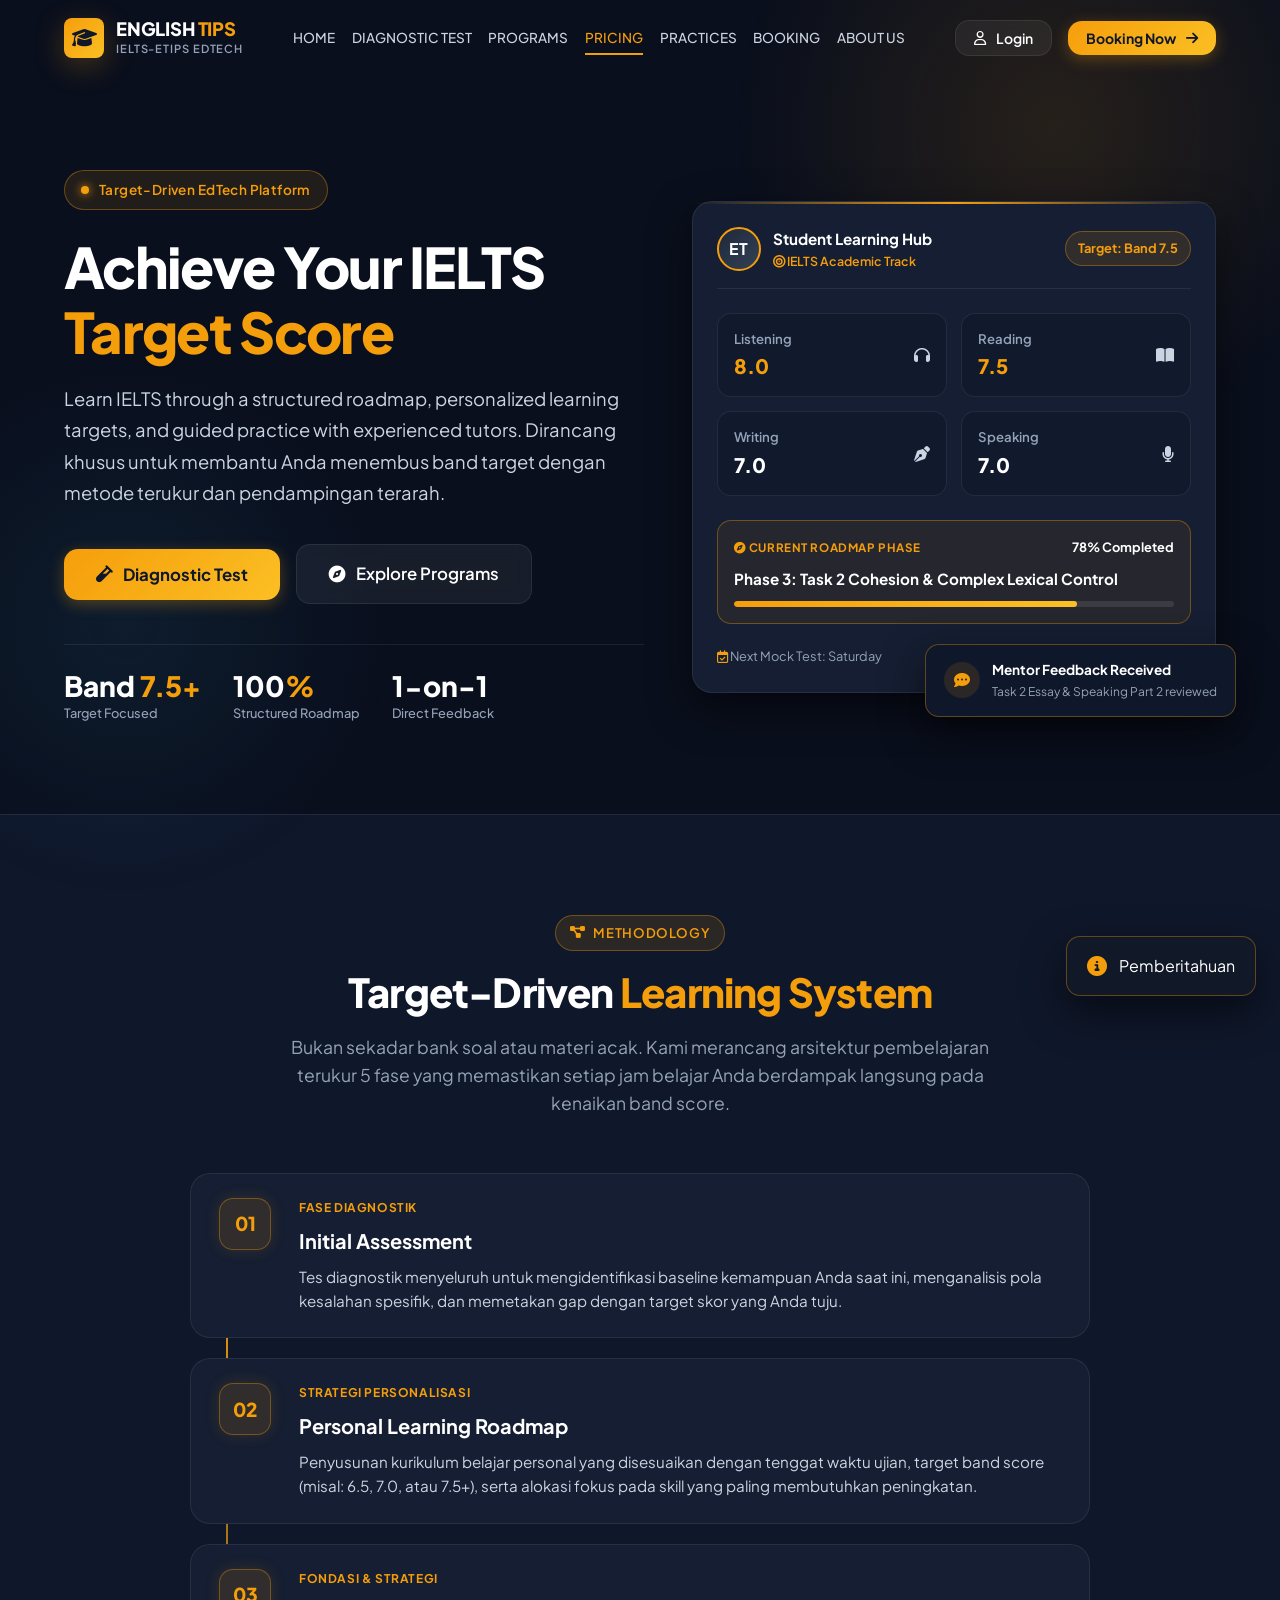
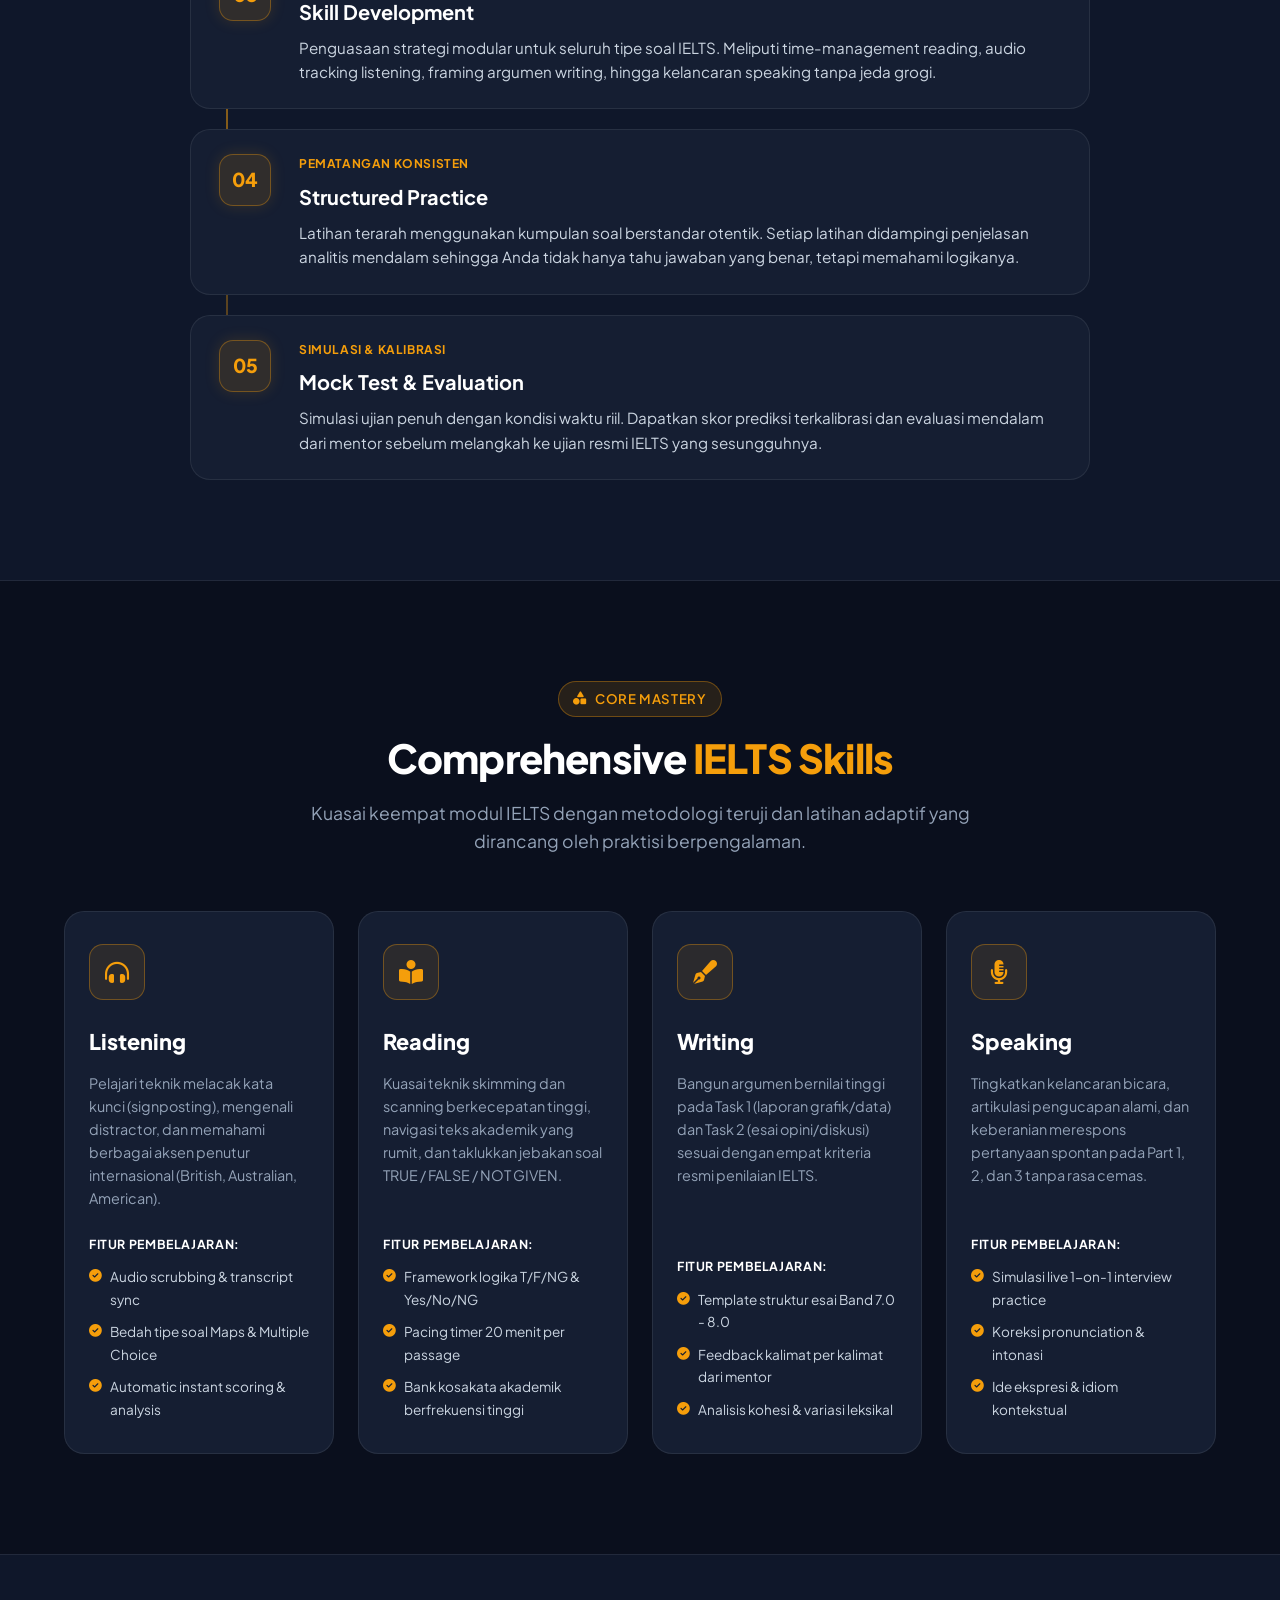
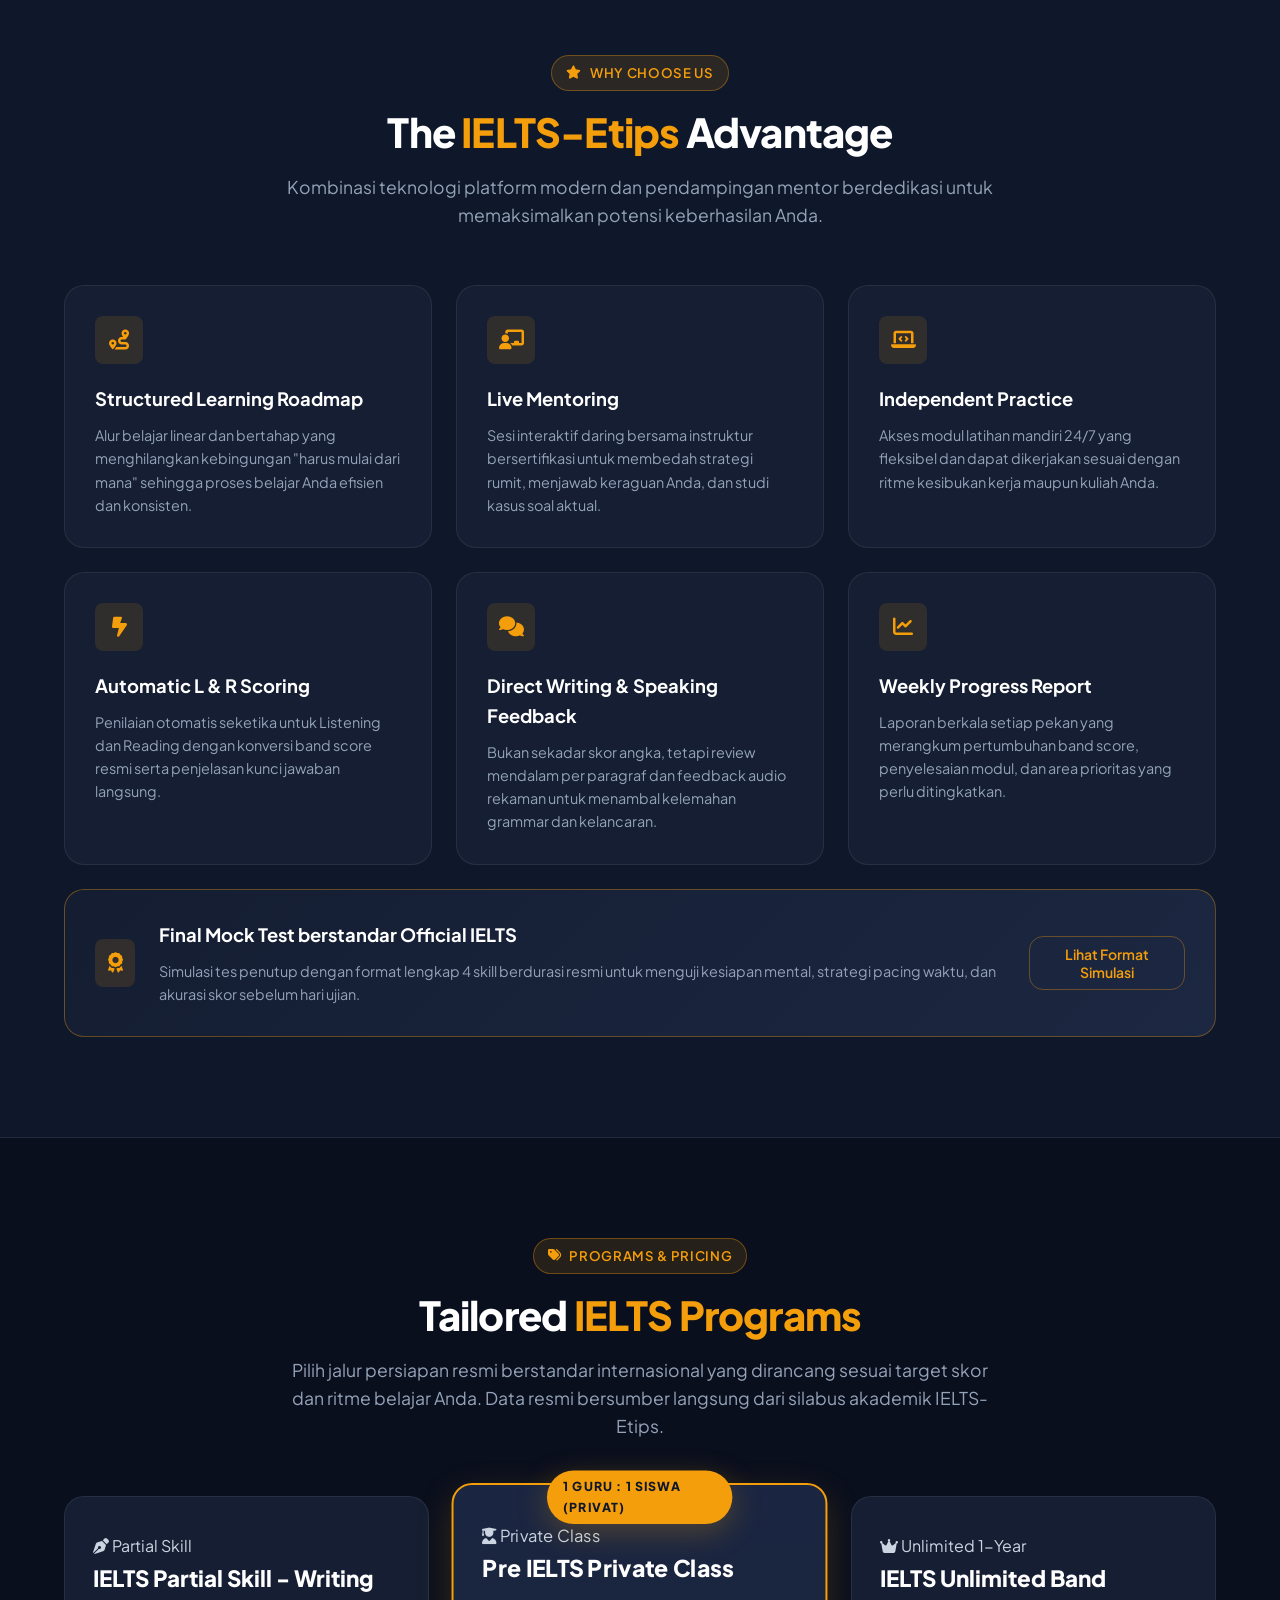
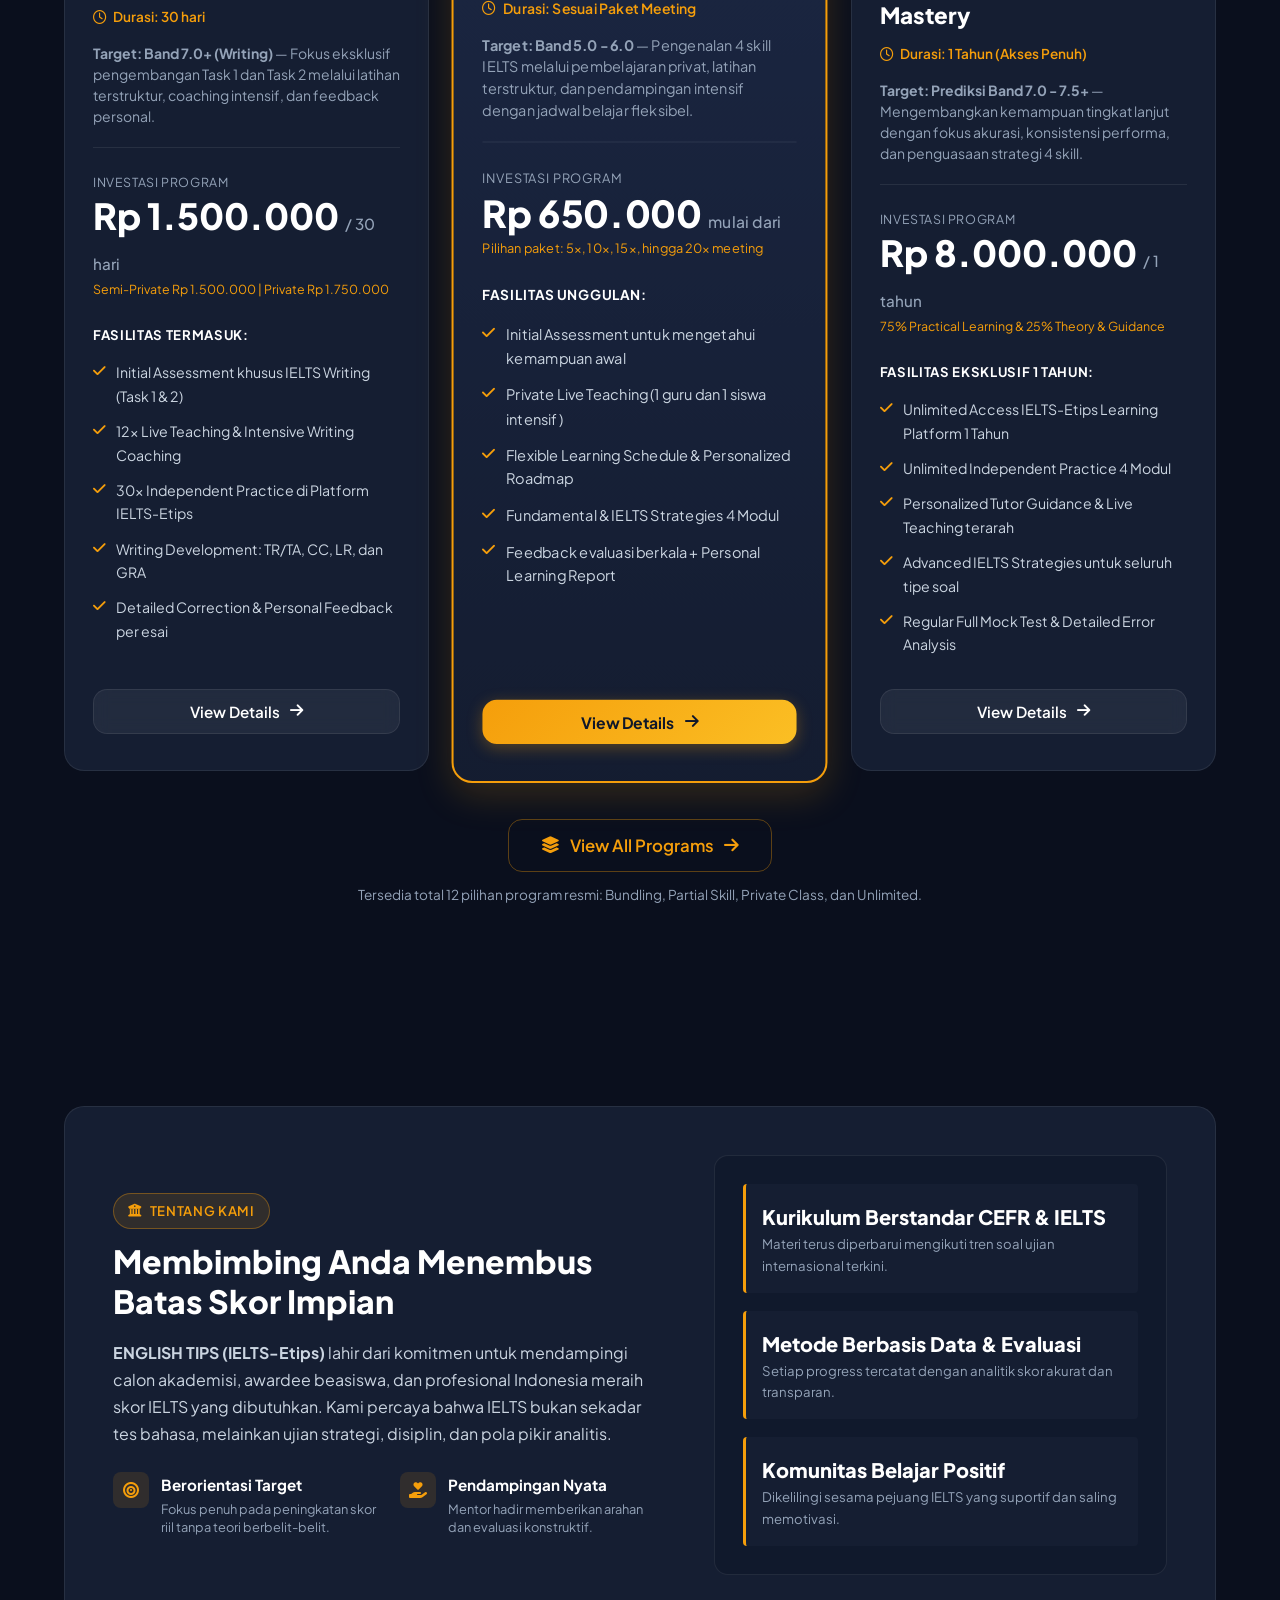
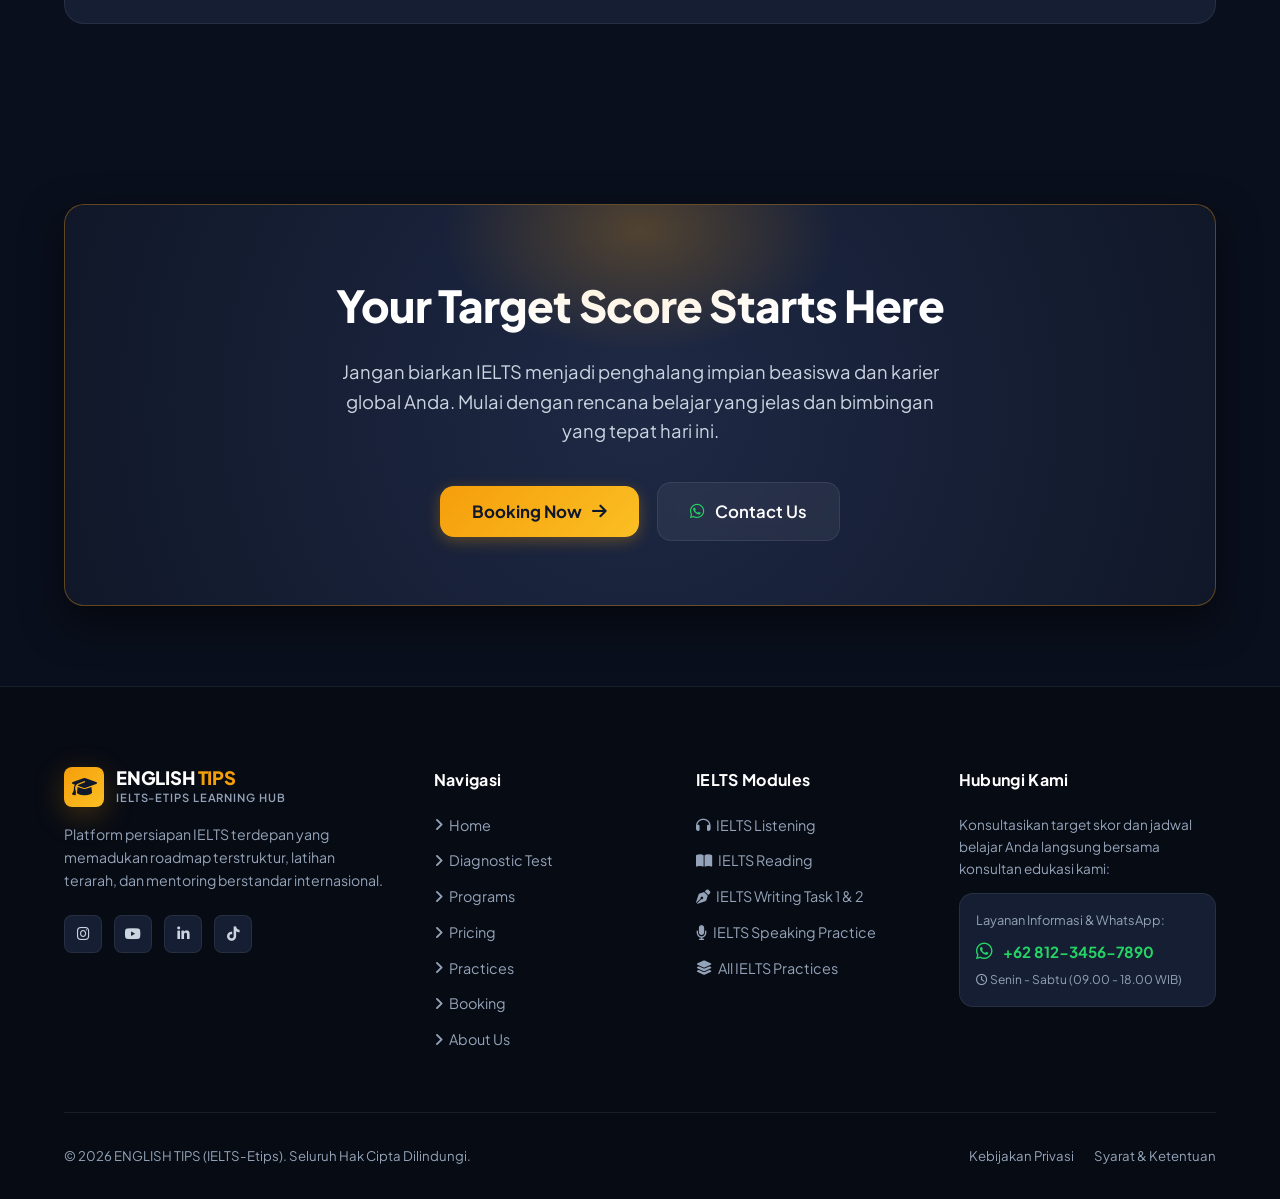
==== commit 118d2b76: "Update IELTS-Etips Practices System" ====
--- a/index.html
+++ b/index.html
@@ -43,7 +43,6 @@
         <a href="#programs" class="nav-link">PROGRAMS</a>
         <a href="#pricing" class="nav-link">PRICING</a>
         <a href="practice-library.html" class="nav-link">PRACTICES</a>
-        <a href="#mock-test" class="nav-link">MOCK TEST</a>
         <a href="#booking" class="nav-link">BOOKING</a>
         <a href="#about" class="nav-link">ABOUT US</a>
 
@@ -852,7 +851,6 @@
             <a href="#programs"><i class="fa-solid fa-angle-right"></i> Programs</a>
             <a href="#pricing"><i class="fa-solid fa-angle-right"></i> Pricing</a>
             <a href="practice-library.html"><i class="fa-solid fa-angle-right"></i> Practices</a>
-            <a href="#mock-test"><i class="fa-solid fa-angle-right"></i> Mock Test</a>
             <a href="#booking"><i class="fa-solid fa-angle-right"></i> Booking</a>
             <a href="#about"><i class="fa-solid fa-angle-right"></i> About Us</a>
           </div>
@@ -862,11 +860,11 @@
         <div class="footer-column">
           <h4>IELTS Modules</h4>
           <div class="footer-links">
-            <a href="#skills"><i class="fa-solid fa-headphones"></i> IELTS Listening</a>
-            <a href="#skills"><i class="fa-solid fa-book-open"></i> IELTS Reading</a>
-            <a href="#skills"><i class="fa-solid fa-pen-nib"></i> IELTS Writing Task 1 & 2</a>
-            <a href="#skills"><i class="fa-solid fa-microphone"></i> IELTS Speaking Practice</a>
-            <a href="#why-us"><i class="fa-solid fa-file-signature"></i> Full Mock Test</a>
+            <a href="practice-library.html?skill=listening"><i class="fa-solid fa-headphones"></i> IELTS Listening</a>
+            <a href="practice-library.html?skill=reading"><i class="fa-solid fa-book-open"></i> IELTS Reading</a>
+            <a href="practice-library.html?skill=writing"><i class="fa-solid fa-pen-nib"></i> IELTS Writing Task 1 & 2</a>
+            <a href="practice-library.html?skill=speaking"><i class="fa-solid fa-microphone"></i> IELTS Speaking Practice</a>
+            <a href="practice-library.html"><i class="fa-solid fa-layer-group"></i> All IELTS Practices</a>
           </div>
         </div>
 
